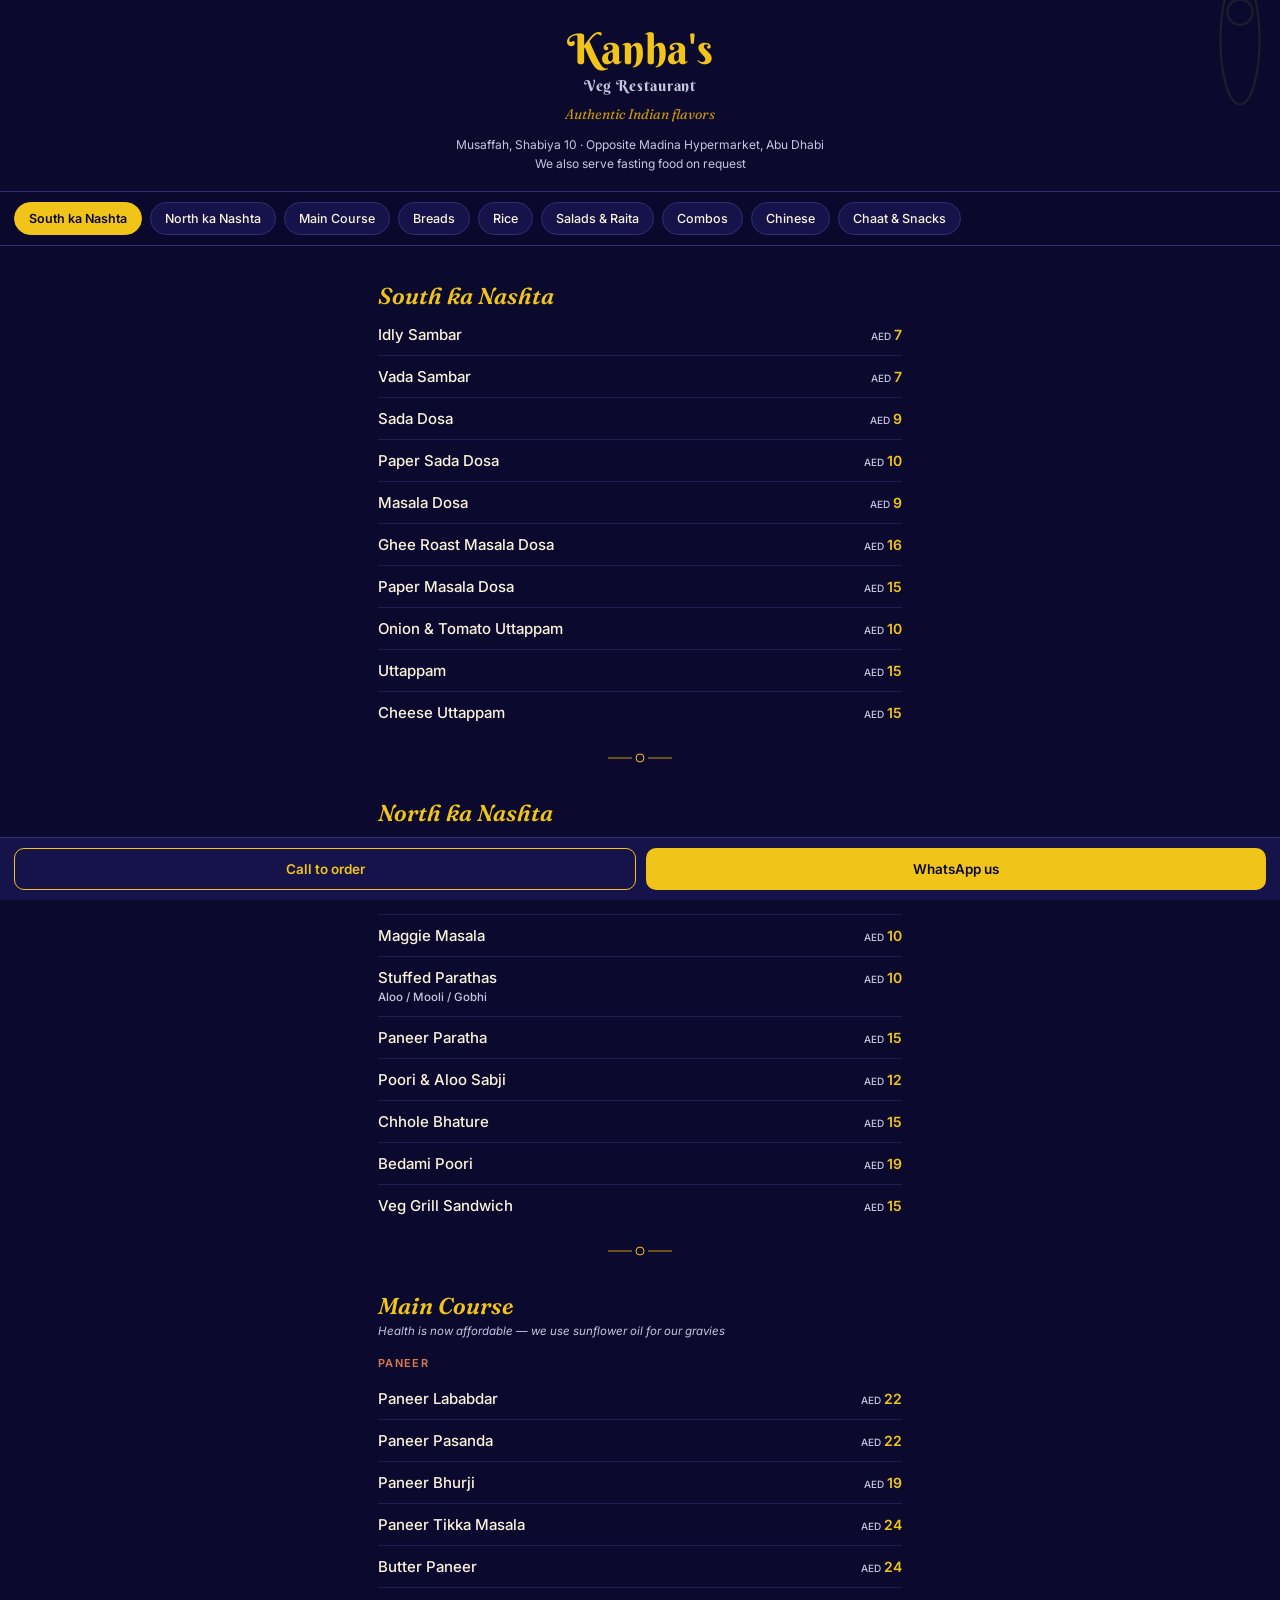
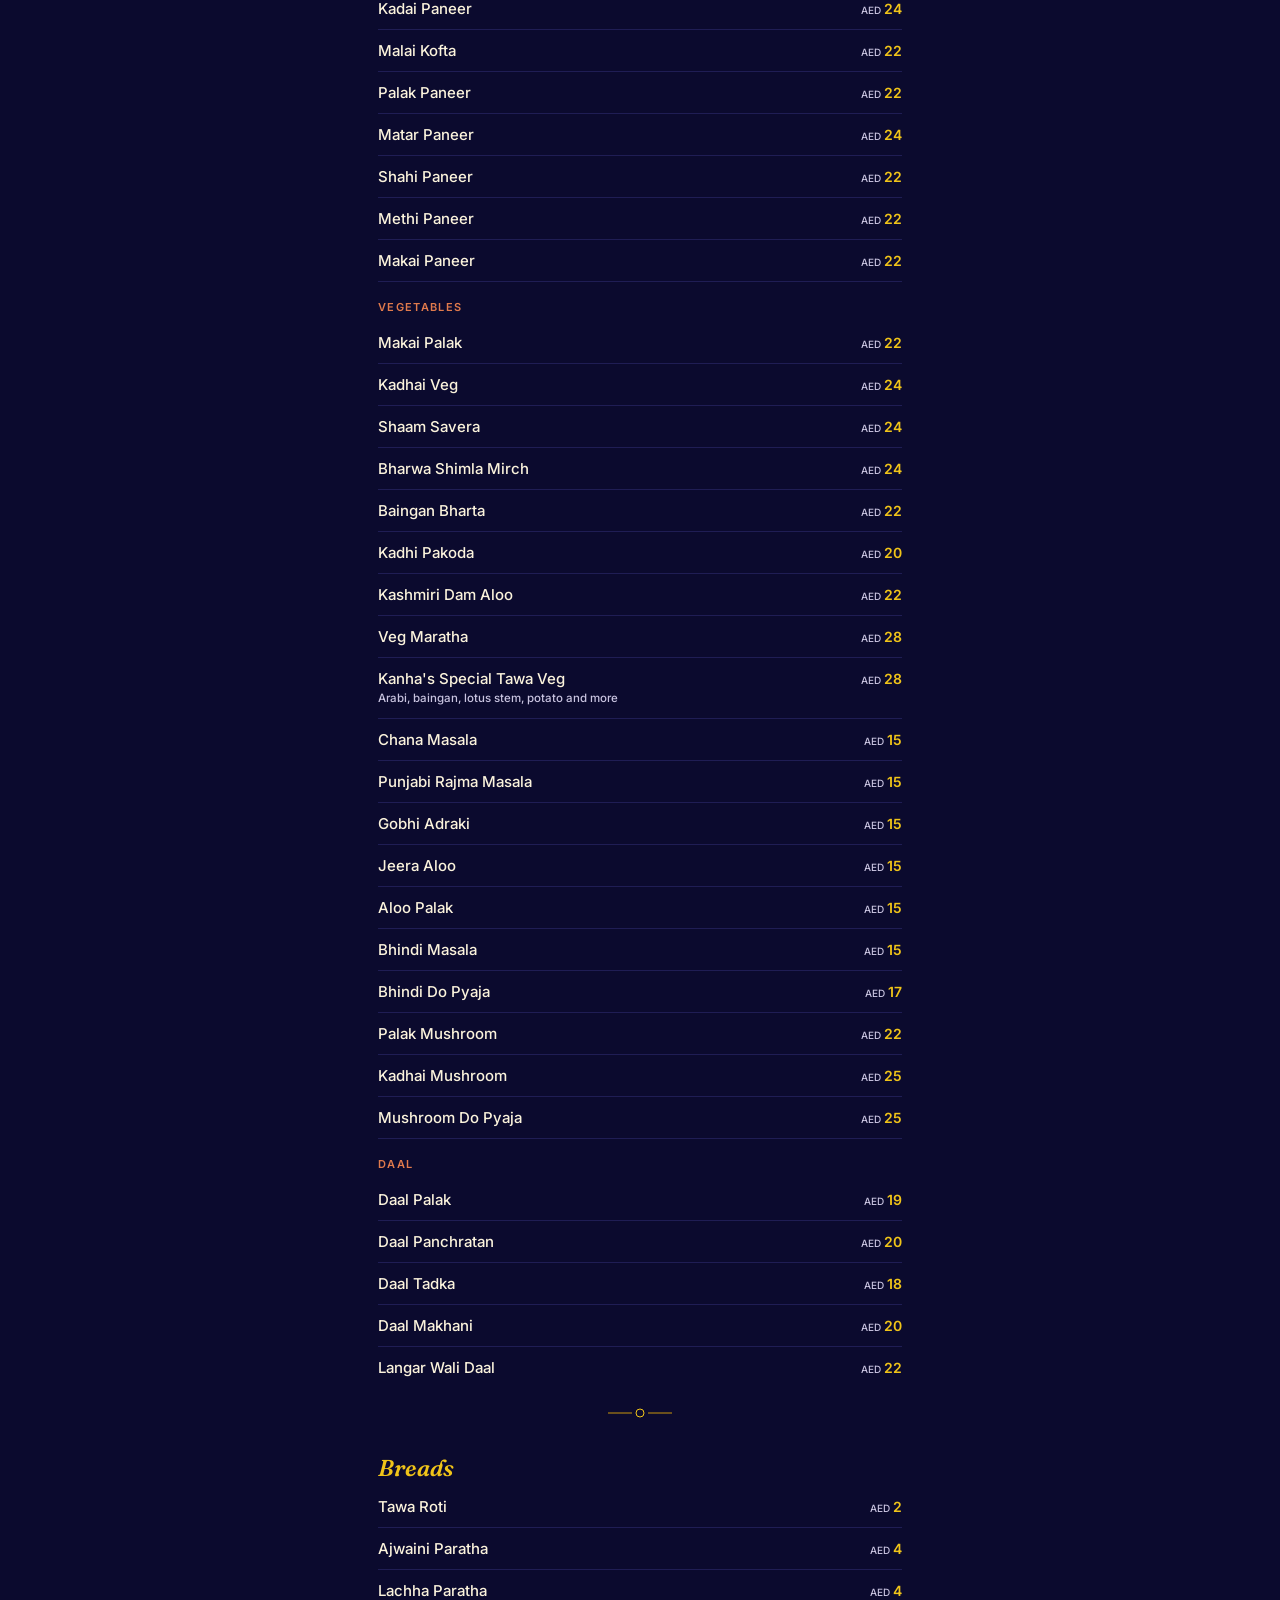
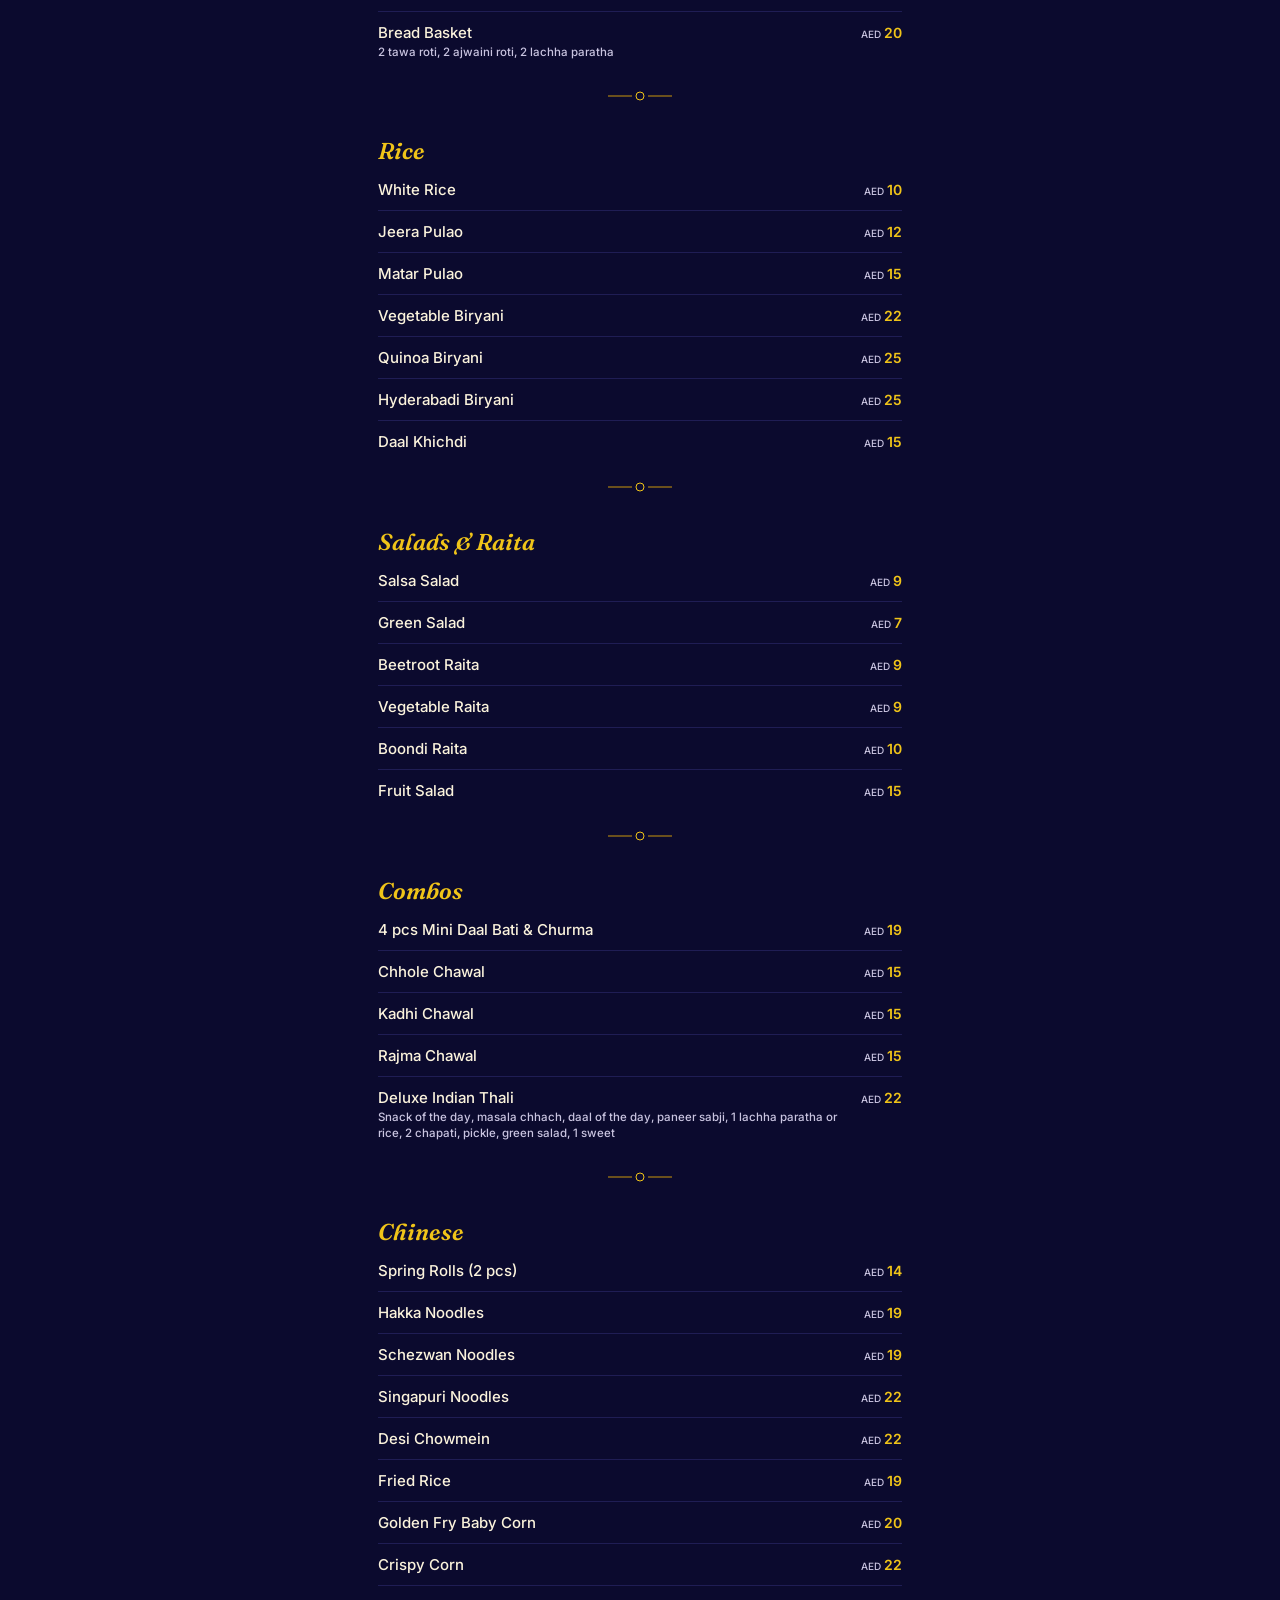
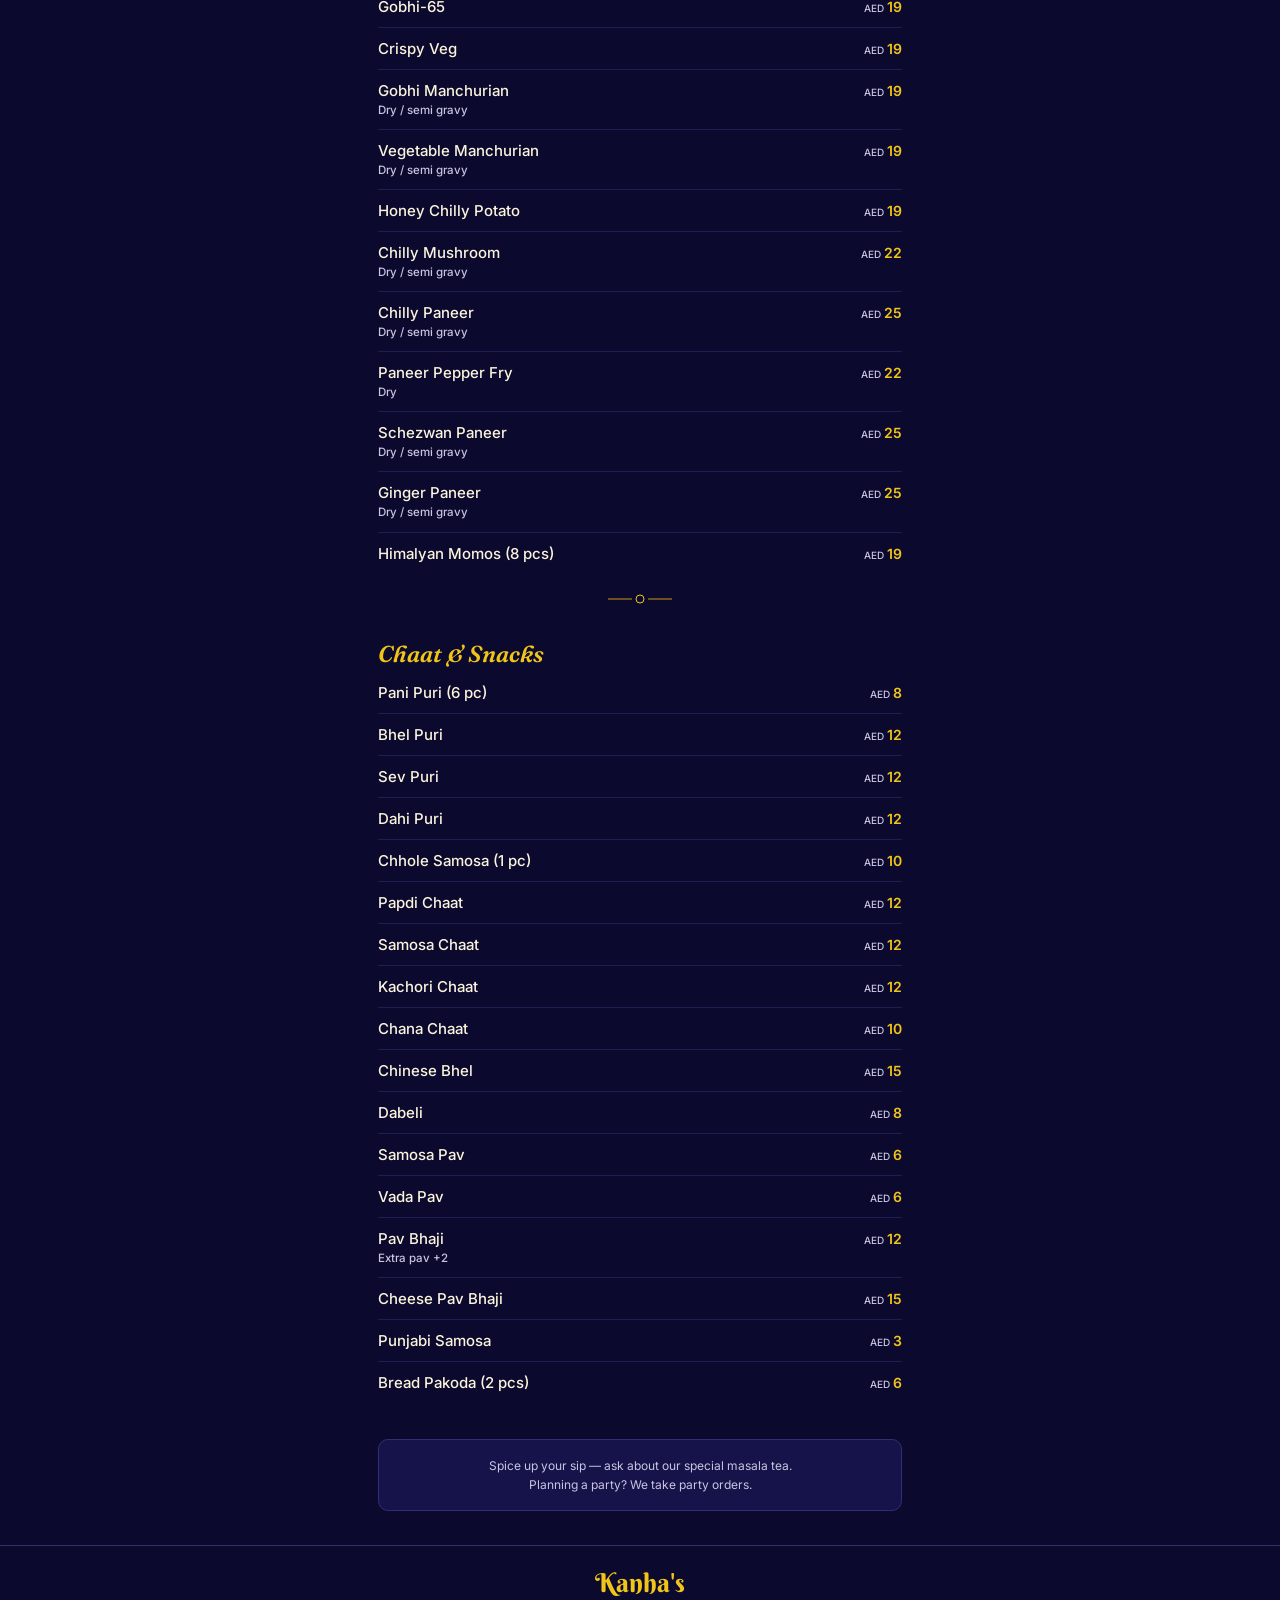
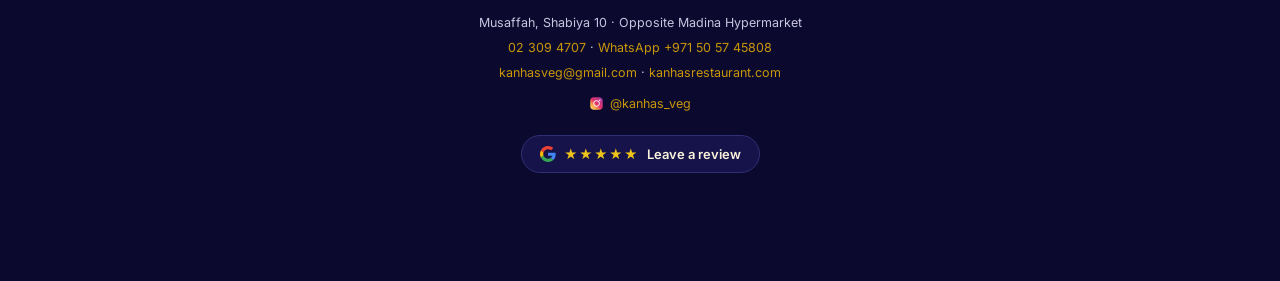
==== index.html @ 9d96a2ee "Rename Index.html to index.html" ====
<!DOCTYPE html>
<html lang="en">
<head>
<meta charset="UTF-8">
<meta name="viewport" content="width=device-width, initial-scale=1.0, maximum-scale=1.0">
<title>Kanha's Veg Restaurant — Menu</title>
<link rel="preconnect" href="https://fonts.googleapis.com">
<link rel="preconnect" href="https://fonts.gstatic.com" crossorigin>
<link href="https://fonts.googleapis.com/css2?family=Berkshire+Swash&family=Fraunces:ital,wght@0,500;0,600;1,500;1,600&family=Inter:wght@400;500;600;700&display=swap" rel="stylesheet">
<style>
  :root{
    --navy:#0B0A2E;
    --navy-mid:#15134A;
    --navy-line:#312F73;
    --gold:#F0C419;
    --gold-deep:#C9960A;
    --cream:#FBF3DC;
    --cream-dim:#C9C4E0;
    --coral:#E07A4C;
  }
  *{box-sizing:border-box; margin:0; padding:0;}
  html{scroll-behavior:smooth;}
  body{
    background:var(--navy);
    color:var(--cream);
    font-family:'Inter', sans-serif;
    padding-bottom:76px;
    -webkit-font-smoothing:antialiased;
  }
  a{color:inherit; text-decoration:none;}

  /* ---------- Header ---------- */
  header{
    padding:28px 20px 18px;
    text-align:center;
    border-bottom:1px solid var(--navy-line);
    position:relative;
    overflow:hidden;
  }
  .feather{
    position:absolute; top:-30px; right:-30px; width:140px; height:140px;
    opacity:0.10; pointer-events:none;
  }
  .brand-name{
    font-family:'Berkshire Swash', cursive;
    font-weight:400;
    font-size:42px;
    color:var(--gold);
    line-height:1;
  }
  .brand-sub{
    font-family:'Berkshire Swash', cursive;
    font-size:15px;
    letter-spacing:0.06em;
    text-transform:none;
    color:var(--cream-dim);
    margin-top:6px;
  }
  .brand-tagline{
    font-family:'Fraunces', serif;
    font-style:italic;
    font-size:14px;
    color:var(--gold-deep);
    margin-top:10px;
  }
  .brand-address{
    font-size:12px;
    color:var(--cream-dim);
    margin-top:12px;
    line-height:1.6;
  }

  /* ---------- Divider ---------- */
  .divider{
    display:flex; align-items:center; justify-content:center;
    padding:18px 0 6px;
  }
  .divider svg{ width:64px; height:14px; }

  /* ---------- Sticky category nav ---------- */
  nav.catnav{
    position:sticky; top:0; z-index:20;
    background:rgba(11,10,46,0.96);
    backdrop-filter:blur(6px);
    border-bottom:1px solid var(--navy-line);
    padding:10px 0;
  }
  .catnav-scroll{
    display:flex; gap:8px;
    overflow-x:auto;
    padding:0 14px;
    scrollbar-width:none;
  }
  .catnav-scroll::-webkit-scrollbar{display:none;}
  .cat-pill{
    flex:0 0 auto;
    font-size:12.5px;
    font-weight:500;
    color:var(--cream);
    background:var(--navy-mid);
    border:1px solid var(--navy-line);
    padding:8px 14px;
    border-radius:20px;
    white-space:nowrap;
  }
  .cat-pill.active{
    background:var(--gold);
    color:var(--navy);
    border-color:var(--gold);
    font-weight:600;
  }

  /* ---------- Section ---------- */
  main{ padding:8px 18px 10px; max-width:560px; margin:0 auto; }
  section.category{
    padding-top:28px;
    scroll-margin-top:64px;
  }
  .cat-header{
    display:flex; align-items:baseline; gap:10px;
    margin-bottom:4px;
  }
  .cat-title{
    font-family:'Fraunces', serif;
    font-style:italic;
    font-weight:600;
    font-size:23px;
    color:var(--gold);
  }
  .cat-note{
    font-size:11.5px;
    color:var(--cream-dim);
    margin-bottom:14px;
    font-style:italic;
  }
  .subgroup-title{
    font-size:11px;
    letter-spacing:0.12em;
    text-transform:uppercase;
    color:var(--coral);
    font-weight:600;
    margin:18px 0 8px;
  }

  .item-row{
    display:flex;
    justify-content:space-between;
    align-items:flex-start;
    gap:12px;
    padding:11px 0;
    border-bottom:1px solid rgba(49,47,115,0.55);
  }
  .item-row:last-child{ border-bottom:none; }
  .item-name{
    font-size:15px;
    font-weight:500;
    color:var(--cream);
  }
  .item-desc{
    font-size:11.5px;
    color:var(--cream-dim);
    margin-top:2px;
    line-height:1.4;
  }
  .item-price{
    font-size:14px;
    font-weight:600;
    color:var(--gold);
    white-space:nowrap;
    padding-top:1px;
  }
  .item-price::before{
    content:"AED ";
    font-size:10px;
    font-weight:500;
    color:var(--cream-dim);
  }

  /* ---------- Footer note ---------- */
  .footnote{
    margin-top:36px;
    padding:16px 14px;
    background:var(--navy-mid);
    border:1px solid var(--navy-line);
    border-radius:10px;
    font-size:12px;
    color:var(--cream-dim);
    text-align:center;
    line-height:1.6;
  }
  footer{
    margin-top:24px;
    padding:24px 20px 32px;
    text-align:center;
    border-top:1px solid var(--navy-line);
  }
  footer .brand-name{ font-size:26px; }
  .footer-links{
    margin-top:14px;
    font-size:12.5px;
    color:var(--cream-dim);
    line-height:2;
  }
  .footer-links a{ color:var(--gold-deep); }

  .insta-link{
    display:inline-flex;
    align-items:center;
    gap:6px;
    margin-top:6px;
  }
  .insta-icon{ width:15px; height:15px; flex:0 0 auto; }

  .review-badge{
    display:inline-flex;
    align-items:center;
    gap:8px;
    margin-top:16px;
    padding:10px 18px;
    background:var(--navy-mid);
    border:1px solid var(--navy-line);
    border-radius:24px;
    font-size:13px;
    font-weight:600;
    color:var(--cream);
    transition:border-color 0.2s;
  }
  .review-badge:active{ border-color:var(--gold); }
  .google-g{ width:16px; height:16px; flex:0 0 auto; }
  .review-stars{
    color:var(--gold);
    font-size:13px;
    letter-spacing:1px;
  }
  .review-text{ color:var(--cream); }

  /* ---------- Sticky bottom action bar ---------- */
  .action-bar{
    position:fixed; bottom:0; left:0; right:0; z-index:30;
    display:flex;
    background:var(--navy-mid);
    border-top:1px solid var(--navy-line);
    padding:10px 14px;
    gap:10px;
  }
  .action-btn{
    flex:1;
    display:flex; align-items:center; justify-content:center; gap:8px;
    padding:12px 0;
    border-radius:10px;
    font-size:13.5px;
    font-weight:600;
  }
  .action-btn.call{
    background:transparent;
    border:1px solid var(--gold);
    color:var(--gold);
  }
  .action-btn.whatsapp{
    background:var(--gold);
    color:var(--navy);
  }
</style>
</head>
<body>

<header>
  <svg class="feather" viewBox="0 0 100 100" fill="none" xmlns="http://www.w3.org/2000/svg">
    <ellipse cx="50" cy="50" rx="14" ry="46" stroke="#F0C419" stroke-width="1.5"/>
    <circle cx="50" cy="30" r="9" stroke="#F0C419" stroke-width="1.5"/>
  </svg>
  <div class="brand-name">Kanha's</div>
  <div class="brand-sub">Veg Restaurant</div>
  <div class="brand-tagline">Authentic Indian flavors</div>
  <div class="brand-address">
    Musaffah, Shabiya 10 &middot; Opposite Madina Hypermarket, Abu Dhabi<br>
    We also serve fasting food on request
  </div>
</header>

<nav class="catnav">
  <div class="catnav-scroll" id="catnavScroll">
    <a href="#south-nashta" class="cat-pill">South ka Nashta</a>
    <a href="#north-nashta" class="cat-pill">North ka Nashta</a>
    <a href="#main-course" class="cat-pill">Main Course</a>
    <a href="#breads" class="cat-pill">Breads</a>
    <a href="#rice" class="cat-pill">Rice</a>
    <a href="#salads" class="cat-pill">Salads &amp; Raita</a>
    <a href="#combos" class="cat-pill">Combos</a>
    <a href="#chinese" class="cat-pill">Chinese</a>
    <a href="#chaat" class="cat-pill">Chaat &amp; Snacks</a>
  </div>
</nav>

<main>

  <section class="category" id="south-nashta">
    <div class="cat-header"><span class="cat-title">South ka Nashta</span></div>
    <div class="item-row"><span class="item-name">Idly Sambar</span><span class="item-price">7</span></div>
    <div class="item-row"><span class="item-name">Vada Sambar</span><span class="item-price">7</span></div>
    <div class="item-row"><span class="item-name">Sada Dosa</span><span class="item-price">9</span></div>
    <div class="item-row"><span class="item-name">Paper Sada Dosa</span><span class="item-price">10</span></div>
    <div class="item-row"><span class="item-name">Masala Dosa</span><span class="item-price">9</span></div>
    <div class="item-row"><span class="item-name">Ghee Roast Masala Dosa</span><span class="item-price">16</span></div>
    <div class="item-row"><span class="item-name">Paper Masala Dosa</span><span class="item-price">15</span></div>
    <div class="item-row"><span class="item-name">Onion &amp; Tomato Uttappam</span><span class="item-price">10</span></div>
    <div class="item-row"><span class="item-name">Uttappam</span><span class="item-price">15</span></div>
    <div class="item-row"><span class="item-name">Cheese Uttappam</span><span class="item-price">15</span></div>
  </section>

  <div class="divider"><svg viewBox="0 0 64 14"><path d="M0 7 H24 M40 7 H64" stroke="#C9960A" stroke-width="1"/><circle cx="32" cy="7" r="4" fill="none" stroke="#F0C419" stroke-width="1"/></svg></div>

  <section class="category" id="north-nashta">
    <div class="cat-header"><span class="cat-title">North ka Nashta</span></div>
    <div class="item-row"><span class="item-name">Indori Poha</span><span class="item-price">12</span></div>
    <div class="item-row"><span class="item-name">Sevai Khichdi</span><span class="item-price">12</span></div>
    <div class="item-row"><span class="item-name">Maggie Masala</span><span class="item-price">10</span></div>
    <div class="item-row"><span class="item-name">Stuffed Parathas<div class="item-desc">Aloo / Mooli / Gobhi</div></span><span class="item-price">10</span></div>
    <div class="item-row"><span class="item-name">Paneer Paratha</span><span class="item-price">15</span></div>
    <div class="item-row"><span class="item-name">Poori &amp; Aloo Sabji</span><span class="item-price">12</span></div>
    <div class="item-row"><span class="item-name">Chhole Bhature</span><span class="item-price">15</span></div>
    <div class="item-row"><span class="item-name">Bedami Poori</span><span class="item-price">19</span></div>
    <div class="item-row"><span class="item-name">Veg Grill Sandwich</span><span class="item-price">15</span></div>
  </section>

  <div class="divider"><svg viewBox="0 0 64 14"><path d="M0 7 H24 M40 7 H64" stroke="#C9960A" stroke-width="1"/><circle cx="32" cy="7" r="4" fill="none" stroke="#F0C419" stroke-width="1"/></svg></div>

  <section class="category" id="main-course">
    <div class="cat-header"><span class="cat-title">Main Course</span></div>
    <div class="cat-note">Health is now affordable — we use sunflower oil for our gravies</div>

    <div class="subgroup-title">Paneer</div>
    <div class="item-row"><span class="item-name">Paneer Lababdar</span><span class="item-price">22</span></div>
    <div class="item-row"><span class="item-name">Paneer Pasanda</span><span class="item-price">22</span></div>
    <div class="item-row"><span class="item-name">Paneer Bhurji</span><span class="item-price">19</span></div>
    <div class="item-row"><span class="item-name">Paneer Tikka Masala</span><span class="item-price">24</span></div>
    <div class="item-row"><span class="item-name">Butter Paneer</span><span class="item-price">24</span></div>
    <div class="item-row"><span class="item-name">Kadai Paneer</span><span class="item-price">24</span></div>
    <div class="item-row"><span class="item-name">Malai Kofta</span><span class="item-price">22</span></div>
    <div class="item-row"><span class="item-name">Palak Paneer</span><span class="item-price">22</span></div>
    <div class="item-row"><span class="item-name">Matar Paneer</span><span class="item-price">24</span></div>
    <div class="item-row"><span class="item-name">Shahi Paneer</span><span class="item-price">22</span></div>
    <div class="item-row"><span class="item-name">Methi Paneer</span><span class="item-price">22</span></div>
    <div class="item-row"><span class="item-name">Makai Paneer</span><span class="item-price">22</span></div>

    <div class="subgroup-title">Vegetables</div>
    <div class="item-row"><span class="item-name">Makai Palak</span><span class="item-price">22</span></div>
    <div class="item-row"><span class="item-name">Kadhai Veg</span><span class="item-price">24</span></div>
    <div class="item-row"><span class="item-name">Shaam Savera</span><span class="item-price">24</span></div>
    <div class="item-row"><span class="item-name">Bharwa Shimla Mirch</span><span class="item-price">24</span></div>
    <div class="item-row"><span class="item-name">Baingan Bharta</span><span class="item-price">22</span></div>
    <div class="item-row"><span class="item-name">Kadhi Pakoda</span><span class="item-price">20</span></div>
    <div class="item-row"><span class="item-name">Kashmiri Dam Aloo</span><span class="item-price">22</span></div>
    <div class="item-row"><span class="item-name">Veg Maratha</span><span class="item-price">28</span></div>
    <div class="item-row"><span class="item-name">Kanha's Special Tawa Veg<div class="item-desc">Arabi, baingan, lotus stem, potato and more</div></span><span class="item-price">28</span></div>
    <div class="item-row"><span class="item-name">Chana Masala</span><span class="item-price">15</span></div>
    <div class="item-row"><span class="item-name">Punjabi Rajma Masala</span><span class="item-price">15</span></div>
    <div class="item-row"><span class="item-name">Gobhi Adraki</span><span class="item-price">15</span></div>
    <div class="item-row"><span class="item-name">Jeera Aloo</span><span class="item-price">15</span></div>
    <div class="item-row"><span class="item-name">Aloo Palak</span><span class="item-price">15</span></div>
    <div class="item-row"><span class="item-name">Bhindi Masala</span><span class="item-price">15</span></div>
    <div class="item-row"><span class="item-name">Bhindi Do Pyaja</span><span class="item-price">17</span></div>
    <div class="item-row"><span class="item-name">Palak Mushroom</span><span class="item-price">22</span></div>
    <div class="item-row"><span class="item-name">Kadhai Mushroom</span><span class="item-price">25</span></div>
    <div class="item-row"><span class="item-name">Mushroom Do Pyaja</span><span class="item-price">25</span></div>

    <div class="subgroup-title">Daal</div>
    <div class="item-row"><span class="item-name">Daal Palak</span><span class="item-price">19</span></div>
    <div class="item-row"><span class="item-name">Daal Panchratan</span><span class="item-price">20</span></div>
    <div class="item-row"><span class="item-name">Daal Tadka</span><span class="item-price">18</span></div>
    <div class="item-row"><span class="item-name">Daal Makhani</span><span class="item-price">20</span></div>
    <div class="item-row"><span class="item-name">Langar Wali Daal</span><span class="item-price">22</span></div>
  </section>

  <div class="divider"><svg viewBox="0 0 64 14"><path d="M0 7 H24 M40 7 H64" stroke="#C9960A" stroke-width="1"/><circle cx="32" cy="7" r="4" fill="none" stroke="#F0C419" stroke-width="1"/></svg></div>

  <section class="category" id="breads">
    <div class="cat-header"><span class="cat-title">Breads</span></div>
    <div class="item-row"><span class="item-name">Tawa Roti</span><span class="item-price">2</span></div>
    <div class="item-row"><span class="item-name">Ajwaini Paratha</span><span class="item-price">4</span></div>
    <div class="item-row"><span class="item-name">Lachha Paratha</span><span class="item-price">4</span></div>
    <div class="item-row"><span class="item-name">Bread Basket<div class="item-desc">2 tawa roti, 2 ajwaini roti, 2 lachha paratha</div></span><span class="item-price">20</span></div>
  </section>

  <div class="divider"><svg viewBox="0 0 64 14"><path d="M0 7 H24 M40 7 H64" stroke="#C9960A" stroke-width="1"/><circle cx="32" cy="7" r="4" fill="none" stroke="#F0C419" stroke-width="1"/></svg></div>

  <section class="category" id="rice">
    <div class="cat-header"><span class="cat-title">Rice</span></div>
    <div class="item-row"><span class="item-name">White Rice</span><span class="item-price">10</span></div>
    <div class="item-row"><span class="item-name">Jeera Pulao</span><span class="item-price">12</span></div>
    <div class="item-row"><span class="item-name">Matar Pulao</span><span class="item-price">15</span></div>
    <div class="item-row"><span class="item-name">Vegetable Biryani</span><span class="item-price">22</span></div>
    <div class="item-row"><span class="item-name">Quinoa Biryani</span><span class="item-price">25</span></div>
    <div class="item-row"><span class="item-name">Hyderabadi Biryani</span><span class="item-price">25</span></div>
    <div class="item-row"><span class="item-name">Daal Khichdi</span><span class="item-price">15</span></div>
  </section>

  <div class="divider"><svg viewBox="0 0 64 14"><path d="M0 7 H24 M40 7 H64" stroke="#C9960A" stroke-width="1"/><circle cx="32" cy="7" r="4" fill="none" stroke="#F0C419" stroke-width="1"/></svg></div>

  <section class="category" id="salads">
    <div class="cat-header"><span class="cat-title">Salads &amp; Raita</span></div>
    <div class="item-row"><span class="item-name">Salsa Salad</span><span class="item-price">9</span></div>
    <div class="item-row"><span class="item-name">Green Salad</span><span class="item-price">7</span></div>
    <div class="item-row"><span class="item-name">Beetroot Raita</span><span class="item-price">9</span></div>
    <div class="item-row"><span class="item-name">Vegetable Raita</span><span class="item-price">9</span></div>
    <div class="item-row"><span class="item-name">Boondi Raita</span><span class="item-price">10</span></div>
    <div class="item-row"><span class="item-name">Fruit Salad</span><span class="item-price">15</span></div>
  </section>

  <div class="divider"><svg viewBox="0 0 64 14"><path d="M0 7 H24 M40 7 H64" stroke="#C9960A" stroke-width="1"/><circle cx="32" cy="7" r="4" fill="none" stroke="#F0C419" stroke-width="1"/></svg></div>

  <section class="category" id="combos">
    <div class="cat-header"><span class="cat-title">Combos</span></div>
    <div class="item-row"><span class="item-name">4 pcs Mini Daal Bati &amp; Churma</span><span class="item-price">19</span></div>
    <div class="item-row"><span class="item-name">Chhole Chawal</span><span class="item-price">15</span></div>
    <div class="item-row"><span class="item-name">Kadhi Chawal</span><span class="item-price">15</span></div>
    <div class="item-row"><span class="item-name">Rajma Chawal</span><span class="item-price">15</span></div>
    <div class="item-row"><span class="item-name">Deluxe Indian Thali<div class="item-desc">Snack of the day, masala chhach, daal of the day, paneer sabji, 1 lachha paratha or rice, 2 chapati, pickle, green salad, 1 sweet</div></span><span class="item-price">22</span></div>
  </section>

  <div class="divider"><svg viewBox="0 0 64 14"><path d="M0 7 H24 M40 7 H64" stroke="#C9960A" stroke-width="1"/><circle cx="32" cy="7" r="4" fill="none" stroke="#F0C419" stroke-width="1"/></svg></div>

  <section class="category" id="chinese">
    <div class="cat-header"><span class="cat-title">Chinese</span></div>
    <div class="item-row"><span class="item-name">Spring Rolls (2 pcs)</span><span class="item-price">14</span></div>
    <div class="item-row"><span class="item-name">Hakka Noodles</span><span class="item-price">19</span></div>
    <div class="item-row"><span class="item-name">Schezwan Noodles</span><span class="item-price">19</span></div>
    <div class="item-row"><span class="item-name">Singapuri Noodles</span><span class="item-price">22</span></div>
    <div class="item-row"><span class="item-name">Desi Chowmein</span><span class="item-price">22</span></div>
    <div class="item-row"><span class="item-name">Fried Rice</span><span class="item-price">19</span></div>
    <div class="item-row"><span class="item-name">Golden Fry Baby Corn</span><span class="item-price">20</span></div>
    <div class="item-row"><span class="item-name">Crispy Corn</span><span class="item-price">22</span></div>
    <div class="item-row"><span class="item-name">Gobhi-65</span><span class="item-price">19</span></div>
    <div class="item-row"><span class="item-name">Crispy Veg</span><span class="item-price">19</span></div>
    <div class="item-row"><span class="item-name">Gobhi Manchurian<div class="item-desc">Dry / semi gravy</div></span><span class="item-price">19</span></div>
    <div class="item-row"><span class="item-name">Vegetable Manchurian<div class="item-desc">Dry / semi gravy</div></span><span class="item-price">19</span></div>
    <div class="item-row"><span class="item-name">Honey Chilly Potato</span><span class="item-price">19</span></div>
    <div class="item-row"><span class="item-name">Chilly Mushroom<div class="item-desc">Dry / semi gravy</div></span><span class="item-price">22</span></div>
    <div class="item-row"><span class="item-name">Chilly Paneer<div class="item-desc">Dry / semi gravy</div></span><span class="item-price">25</span></div>
    <div class="item-row"><span class="item-name">Paneer Pepper Fry<div class="item-desc">Dry</div></span><span class="item-price">22</span></div>
    <div class="item-row"><span class="item-name">Schezwan Paneer<div class="item-desc">Dry / semi gravy</div></span><span class="item-price">25</span></div>
    <div class="item-row"><span class="item-name">Ginger Paneer<div class="item-desc">Dry / semi gravy</div></span><span class="item-price">25</span></div>
    <div class="item-row"><span class="item-name">Himalyan Momos (8 pcs)</span><span class="item-price">19</span></div>
  </section>

  <div class="divider"><svg viewBox="0 0 64 14"><path d="M0 7 H24 M40 7 H64" stroke="#C9960A" stroke-width="1"/><circle cx="32" cy="7" r="4" fill="none" stroke="#F0C419" stroke-width="1"/></svg></div>

  <section class="category" id="chaat">
    <div class="cat-header"><span class="cat-title">Chaat &amp; Snacks</span></div>
    <div class="item-row"><span class="item-name">Pani Puri (6 pc)</span><span class="item-price">8</span></div>
    <div class="item-row"><span class="item-name">Bhel Puri</span><span class="item-price">12</span></div>
    <div class="item-row"><span class="item-name">Sev Puri</span><span class="item-price">12</span></div>
    <div class="item-row"><span class="item-name">Dahi Puri</span><span class="item-price">12</span></div>
    <div class="item-row"><span class="item-name">Chhole Samosa (1 pc)</span><span class="item-price">10</span></div>
    <div class="item-row"><span class="item-name">Papdi Chaat</span><span class="item-price">12</span></div>
    <div class="item-row"><span class="item-name">Samosa Chaat</span><span class="item-price">12</span></div>
    <div class="item-row"><span class="item-name">Kachori Chaat</span><span class="item-price">12</span></div>
    <div class="item-row"><span class="item-name">Chana Chaat</span><span class="item-price">10</span></div>
    <div class="item-row"><span class="item-name">Chinese Bhel</span><span class="item-price">15</span></div>
    <div class="item-row"><span class="item-name">Dabeli</span><span class="item-price">8</span></div>
    <div class="item-row"><span class="item-name">Samosa Pav</span><span class="item-price">6</span></div>
    <div class="item-row"><span class="item-name">Vada Pav</span><span class="item-price">6</span></div>
    <div class="item-row"><span class="item-name">Pav Bhaji<div class="item-desc">Extra pav +2</div></span><span class="item-price">12</span></div>
    <div class="item-row"><span class="item-name">Cheese Pav Bhaji</span><span class="item-price">15</span></div>
    <div class="item-row"><span class="item-name">Punjabi Samosa</span><span class="item-price">3</span></div>
    <div class="item-row"><span class="item-name">Bread Pakoda (2 pcs)</span><span class="item-price">6</span></div>
  </section>

  <div class="footnote">
    Spice up your sip — ask about our special masala tea.<br>
    Planning a party? We take party orders.
  </div>

</main>

<footer>
  <div class="brand-name">Kanha's</div>
  <div class="footer-links">
    Musaffah, Shabiya 10 &middot; Opposite Madina Hypermarket<br>
    <a href="tel:+97123094707">02 309 4707</a> &middot; <a href="https://wa.me/971505745808">WhatsApp +971 50 57 45808</a><br>
    <a href="mailto:kanhasveg@gmail.com">kanhasveg@gmail.com</a> &middot; <a href="https://www.kanhasrestaurant.com">kanhasrestaurant.com</a><br>
    <a class="insta-link" href="https://instagram.com/kanhas_veg">
      <svg class="insta-icon" viewBox="0 0 24 24" xmlns="http://www.w3.org/2000/svg">
        <defs>
          <linearGradient id="instaGrad" x1="0%" y1="100%" x2="100%" y2="0%">
            <stop offset="0%" stop-color="#FFDC80"/>
            <stop offset="25%" stop-color="#FCAF45"/>
            <stop offset="50%" stop-color="#E1306C"/>
            <stop offset="75%" stop-color="#C13584"/>
            <stop offset="100%" stop-color="#833AB4"/>
          </linearGradient>
        </defs>
        <rect x="2" y="2" width="20" height="20" rx="6" fill="url(#instaGrad)"/>
        <circle cx="12" cy="12" r="4.6" fill="none" stroke="#fff" stroke-width="1.6"/>
        <circle cx="17.2" cy="6.8" r="1.15" fill="#fff"/>
      </svg>
      <span>@kanhas_veg</span>
    </a>
  </div>

  <a class="review-badge" href="https://g.page/r/CWvYuld3-ofTEAI/review" target="_blank" rel="noopener">
    <svg class="google-g" viewBox="0 0 48 48" xmlns="http://www.w3.org/2000/svg">
      <path fill="#EA4335" d="M24 9.5c3.54 0 6.71 1.22 9.21 3.6l6.85-6.85C35.9 2.38 30.47 0 24 0 14.62 0 6.51 5.38 2.56 13.22l7.98 6.19C12.43 13.72 17.74 9.5 24 9.5z"/>
      <path fill="#4285F4" d="M46.98 24.55c0-1.57-.15-3.09-.38-4.55H24v9.02h12.94c-.58 2.9-2.26 5.36-4.78 7.18l7.73 6c4.51-4.18 7.09-10.36 7.09-17.65z"/>
      <path fill="#FBBC05" d="M10.53 28.59c-.48-1.45-.76-2.99-.76-4.59s.27-3.14.76-4.59l-7.98-6.19C.92 16.46 0 20.12 0 24c0 3.88.92 7.54 2.56 10.78l7.97-6.19z"/>
      <path fill="#34A853" d="M24 48c6.48 0 11.93-2.13 15.89-5.81l-7.73-6c-2.15 1.45-4.92 2.3-8.16 2.3-6.26 0-11.57-4.22-13.47-9.91l-7.98 6.19C6.51 42.62 14.62 48 24 48z"/>
    </svg>
    <span class="review-stars">&#9733;&#9733;&#9733;&#9733;&#9733;</span>
    <span class="review-text">Leave a review</span>
  </a>
</footer>

<div class="action-bar">
  <a class="action-btn call" href="tel:+97123094707">Call to order</a>
  <a class="action-btn whatsapp" href="https://wa.me/971505745808">WhatsApp us</a>
</div>

<script>
  const pills = document.querySelectorAll('.cat-pill');
  const sections = document.querySelectorAll('section.category');
  const observer = new IntersectionObserver((entries) => {
    entries.forEach(entry => {
      if (entry.isIntersecting) {
        const id = entry.target.id;
        pills.forEach(p => p.classList.remove('active'));
        const match = document.querySelector('.cat-pill[href="#' + id + '"]');
        if (match) {
          match.classList.add('active');
          match.scrollIntoView({ behavior: 'smooth', inline: 'center', block: 'nearest' });
        }
      }
    });
  }, { rootMargin: '-64px 0px -70% 0px' });
  sections.forEach(s => observer.observe(s));
</script>

</body>
</html>
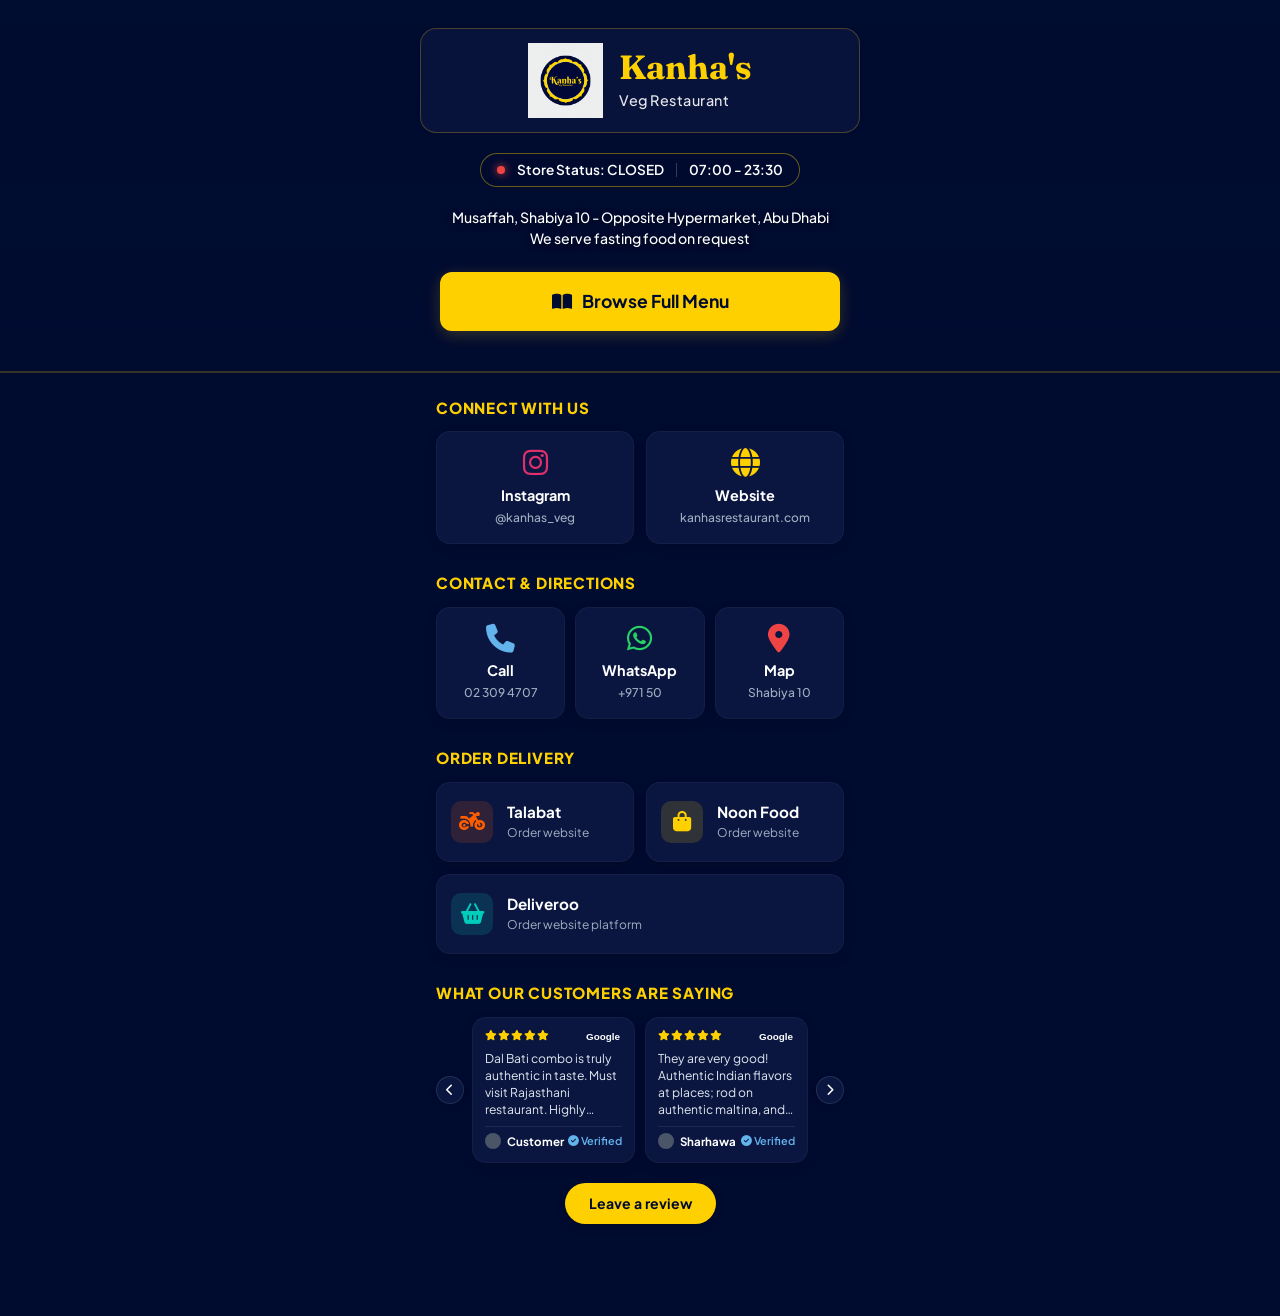
==== commit dd2f540f: "Rename Index.html to index.html" ====
--- a/index.html
+++ b/index.html
@@ -1,538 +1,627 @@
-<!DOCTYPE html>
-<html lang="en">
-<head>
-<meta charset="UTF-8">
-<meta name="viewport" content="width=device-width, initial-scale=1.0, maximum-scale=1.0">
-<title>Kanha's Veg Restaurant — Menu</title>
-<link rel="preconnect" href="https://fonts.googleapis.com">
-<link rel="preconnect" href="https://fonts.gstatic.com" crossorigin>
-<link href="https://fonts.googleapis.com/css2?family=Berkshire+Swash&family=Fraunces:ital,wght@0,500;0,600;1,500;1,600&family=Inter:wght@400;500;600;700&display=swap" rel="stylesheet">
-<style>
-  :root{
-    --navy:#0B0A2E;
-    --navy-mid:#15134A;
-    --navy-line:#312F73;
-    --gold:#F0C419;
-    --gold-deep:#C9960A;
-    --cream:#FBF3DC;
-    --cream-dim:#C9C4E0;
-    --coral:#E07A4C;
-  }
-  *{box-sizing:border-box; margin:0; padding:0;}
-  html{scroll-behavior:smooth;}
-  body{
-    background:var(--navy);
-    color:var(--cream);
-    font-family:'Inter', sans-serif;
-    padding-bottom:76px;
-    -webkit-font-smoothing:antialiased;
-  }
-  a{color:inherit; text-decoration:none;}
-
-  /* ---------- Header ---------- */
-  header{
-    padding:28px 20px 18px;
-    text-align:center;
-    border-bottom:1px solid var(--navy-line);
-    position:relative;
-    overflow:hidden;
-  }
-  .feather{
-    position:absolute; top:-30px; right:-30px; width:140px; height:140px;
-    opacity:0.10; pointer-events:none;
-  }
-  .brand-name{
-    font-family:'Berkshire Swash', cursive;
-    font-weight:400;
-    font-size:42px;
-    color:var(--gold);
-    line-height:1;
-  }
-  .brand-sub{
-    font-family:'Berkshire Swash', cursive;
-    font-size:15px;
-    letter-spacing:0.06em;
-    text-transform:none;
-    color:var(--cream-dim);
-    margin-top:6px;
-  }
-  .brand-tagline{
-    font-family:'Fraunces', serif;
-    font-style:italic;
-    font-size:14px;
-    color:var(--gold-deep);
-    margin-top:10px;
-  }
-  .brand-address{
-    font-size:12px;
-    color:var(--cream-dim);
-    margin-top:12px;
-    line-height:1.6;
-  }
-
-  /* ---------- Divider ---------- */
-  .divider{
-    display:flex; align-items:center; justify-content:center;
-    padding:18px 0 6px;
-  }
-  .divider svg{ width:64px; height:14px; }
-
-  /* ---------- Sticky category nav ---------- */
-  nav.catnav{
-    position:sticky; top:0; z-index:20;
-    background:rgba(11,10,46,0.96);
-    backdrop-filter:blur(6px);
-    border-bottom:1px solid var(--navy-line);
-    padding:10px 0;
-  }
-  .catnav-scroll{
-    display:flex; gap:8px;
-    overflow-x:auto;
-    padding:0 14px;
-    scrollbar-width:none;
-  }
-  .catnav-scroll::-webkit-scrollbar{display:none;}
-  .cat-pill{
-    flex:0 0 auto;
-    font-size:12.5px;
-    font-weight:500;
-    color:var(--cream);
-    background:var(--navy-mid);
-    border:1px solid var(--navy-line);
-    padding:8px 14px;
-    border-radius:20px;
-    white-space:nowrap;
-  }
-  .cat-pill.active{
-    background:var(--gold);
-    color:var(--navy);
-    border-color:var(--gold);
-    font-weight:600;
-  }
-
-  /* ---------- Section ---------- */
-  main{ padding:8px 18px 10px; max-width:560px; margin:0 auto; }
-  section.category{
-    padding-top:28px;
-    scroll-margin-top:64px;
-  }
-  .cat-header{
-    display:flex; align-items:baseline; gap:10px;
-    margin-bottom:4px;
-  }
-  .cat-title{
-    font-family:'Fraunces', serif;
-    font-style:italic;
-    font-weight:600;
-    font-size:23px;
-    color:var(--gold);
-  }
-  .cat-note{
-    font-size:11.5px;
-    color:var(--cream-dim);
-    margin-bottom:14px;
-    font-style:italic;
-  }
-  .subgroup-title{
-    font-size:11px;
-    letter-spacing:0.12em;
-    text-transform:uppercase;
-    color:var(--coral);
-    font-weight:600;
-    margin:18px 0 8px;
-  }
-
-  .item-row{
-    display:flex;
-    justify-content:space-between;
-    align-items:flex-start;
-    gap:12px;
-    padding:11px 0;
-    border-bottom:1px solid rgba(49,47,115,0.55);
-  }
-  .item-row:last-child{ border-bottom:none; }
-  .item-name{
-    font-size:15px;
-    font-weight:500;
-    color:var(--cream);
-  }
-  .item-desc{
-    font-size:11.5px;
-    color:var(--cream-dim);
-    margin-top:2px;
-    line-height:1.4;
-  }
-  .item-price{
-    font-size:14px;
-    font-weight:600;
-    color:var(--gold);
-    white-space:nowrap;
-    padding-top:1px;
-  }
-  .item-price::before{
-    content:"AED ";
-    font-size:10px;
-    font-weight:500;
-    color:var(--cream-dim);
-  }
-
-  /* ---------- Footer note ---------- */
-  .footnote{
-    margin-top:36px;
-    padding:16px 14px;
-    background:var(--navy-mid);
-    border:1px solid var(--navy-line);
-    border-radius:10px;
-    font-size:12px;
-    color:var(--cream-dim);
-    text-align:center;
-    line-height:1.6;
-  }
-  footer{
-    margin-top:24px;
-    padding:24px 20px 32px;
-    text-align:center;
-    border-top:1px solid var(--navy-line);
-  }
-  footer .brand-name{ font-size:26px; }
-  .footer-links{
-    margin-top:14px;
-    font-size:12.5px;
-    color:var(--cream-dim);
-    line-height:2;
-  }
-  .footer-links a{ color:var(--gold-deep); }
-
-  .insta-link{
-    display:inline-flex;
-    align-items:center;
-    gap:6px;
-    margin-top:6px;
-  }
-  .insta-icon{ width:15px; height:15px; flex:0 0 auto; }
-
-  .review-badge{
-    display:inline-flex;
-    align-items:center;
-    gap:8px;
-    margin-top:16px;
-    padding:10px 18px;
-    background:var(--navy-mid);
-    border:1px solid var(--navy-line);
-    border-radius:24px;
-    font-size:13px;
-    font-weight:600;
-    color:var(--cream);
-    transition:border-color 0.2s;
-  }
-  .review-badge:active{ border-color:var(--gold); }
-  .google-g{ width:16px; height:16px; flex:0 0 auto; }
-  .review-stars{
-    color:var(--gold);
-    font-size:13px;
-    letter-spacing:1px;
-  }
-  .review-text{ color:var(--cream); }
-
-  /* ---------- Sticky bottom action bar ---------- */
-  .action-bar{
-    position:fixed; bottom:0; left:0; right:0; z-index:30;
-    display:flex;
-    background:var(--navy-mid);
-    border-top:1px solid var(--navy-line);
-    padding:10px 14px;
-    gap:10px;
-  }
-  .action-btn{
-    flex:1;
-    display:flex; align-items:center; justify-content:center; gap:8px;
-    padding:12px 0;
-    border-radius:10px;
-    font-size:13.5px;
-    font-weight:600;
-  }
-  .action-btn.call{
-    background:transparent;
-    border:1px solid var(--gold);
-    color:var(--gold);
-  }
-  .action-btn.whatsapp{
-    background:var(--gold);
-    color:var(--navy);
-  }
-</style>
-</head>
-<body>
-
-<header>
-  <svg class="feather" viewBox="0 0 100 100" fill="none" xmlns="http://www.w3.org/2000/svg">
-    <ellipse cx="50" cy="50" rx="14" ry="46" stroke="#F0C419" stroke-width="1.5"/>
-    <circle cx="50" cy="30" r="9" stroke="#F0C419" stroke-width="1.5"/>
-  </svg>
-  <div class="brand-name">Kanha's</div>
-  <div class="brand-sub">Veg Restaurant</div>
-  <div class="brand-tagline">Authentic Indian flavors</div>
-  <div class="brand-address">
-    Musaffah, Shabiya 10 &middot; Opposite Madina Hypermarket, Abu Dhabi<br>
-    We also serve fasting food on request
-  </div>
-</header>
-
-<nav class="catnav">
-  <div class="catnav-scroll" id="catnavScroll">
-    <a href="#south-nashta" class="cat-pill">South ka Nashta</a>
-    <a href="#north-nashta" class="cat-pill">North ka Nashta</a>
-    <a href="#main-course" class="cat-pill">Main Course</a>
-    <a href="#breads" class="cat-pill">Breads</a>
-    <a href="#rice" class="cat-pill">Rice</a>
-    <a href="#salads" class="cat-pill">Salads &amp; Raita</a>
-    <a href="#combos" class="cat-pill">Combos</a>
-    <a href="#chinese" class="cat-pill">Chinese</a>
-    <a href="#chaat" class="cat-pill">Chaat &amp; Snacks</a>
-  </div>
-</nav>
-
-<main>
-
-  <section class="category" id="south-nashta">
-    <div class="cat-header"><span class="cat-title">South ka Nashta</span></div>
-    <div class="item-row"><span class="item-name">Idly Sambar</span><span class="item-price">7</span></div>
-    <div class="item-row"><span class="item-name">Vada Sambar</span><span class="item-price">7</span></div>
-    <div class="item-row"><span class="item-name">Sada Dosa</span><span class="item-price">9</span></div>
-    <div class="item-row"><span class="item-name">Paper Sada Dosa</span><span class="item-price">10</span></div>
-    <div class="item-row"><span class="item-name">Masala Dosa</span><span class="item-price">9</span></div>
-    <div class="item-row"><span class="item-name">Ghee Roast Masala Dosa</span><span class="item-price">16</span></div>
-    <div class="item-row"><span class="item-name">Paper Masala Dosa</span><span class="item-price">15</span></div>
-    <div class="item-row"><span class="item-name">Onion &amp; Tomato Uttappam</span><span class="item-price">10</span></div>
-    <div class="item-row"><span class="item-name">Uttappam</span><span class="item-price">15</span></div>
-    <div class="item-row"><span class="item-name">Cheese Uttappam</span><span class="item-price">15</span></div>
-  </section>
-
-  <div class="divider"><svg viewBox="0 0 64 14"><path d="M0 7 H24 M40 7 H64" stroke="#C9960A" stroke-width="1"/><circle cx="32" cy="7" r="4" fill="none" stroke="#F0C419" stroke-width="1"/></svg></div>
-
-  <section class="category" id="north-nashta">
-    <div class="cat-header"><span class="cat-title">North ka Nashta</span></div>
-    <div class="item-row"><span class="item-name">Indori Poha</span><span class="item-price">12</span></div>
-    <div class="item-row"><span class="item-name">Sevai Khichdi</span><span class="item-price">12</span></div>
-    <div class="item-row"><span class="item-name">Maggie Masala</span><span class="item-price">10</span></div>
-    <div class="item-row"><span class="item-name">Stuffed Parathas<div class="item-desc">Aloo / Mooli / Gobhi</div></span><span class="item-price">10</span></div>
-    <div class="item-row"><span class="item-name">Paneer Paratha</span><span class="item-price">15</span></div>
-    <div class="item-row"><span class="item-name">Poori &amp; Aloo Sabji</span><span class="item-price">12</span></div>
-    <div class="item-row"><span class="item-name">Chhole Bhature</span><span class="item-price">15</span></div>
-    <div class="item-row"><span class="item-name">Bedami Poori</span><span class="item-price">19</span></div>
-    <div class="item-row"><span class="item-name">Veg Grill Sandwich</span><span class="item-price">15</span></div>
-  </section>
-
-  <div class="divider"><svg viewBox="0 0 64 14"><path d="M0 7 H24 M40 7 H64" stroke="#C9960A" stroke-width="1"/><circle cx="32" cy="7" r="4" fill="none" stroke="#F0C419" stroke-width="1"/></svg></div>
-
-  <section class="category" id="main-course">
-    <div class="cat-header"><span class="cat-title">Main Course</span></div>
-    <div class="cat-note">Health is now affordable — we use sunflower oil for our gravies</div>
-
-    <div class="subgroup-title">Paneer</div>
-    <div class="item-row"><span class="item-name">Paneer Lababdar</span><span class="item-price">22</span></div>
-    <div class="item-row"><span class="item-name">Paneer Pasanda</span><span class="item-price">22</span></div>
-    <div class="item-row"><span class="item-name">Paneer Bhurji</span><span class="item-price">19</span></div>
-    <div class="item-row"><span class="item-name">Paneer Tikka Masala</span><span class="item-price">24</span></div>
-    <div class="item-row"><span class="item-name">Butter Paneer</span><span class="item-price">24</span></div>
-    <div class="item-row"><span class="item-name">Kadai Paneer</span><span class="item-price">24</span></div>
-    <div class="item-row"><span class="item-name">Malai Kofta</span><span class="item-price">22</span></div>
-    <div class="item-row"><span class="item-name">Palak Paneer</span><span class="item-price">22</span></div>
-    <div class="item-row"><span class="item-name">Matar Paneer</span><span class="item-price">24</span></div>
-    <div class="item-row"><span class="item-name">Shahi Paneer</span><span class="item-price">22</span></div>
-    <div class="item-row"><span class="item-name">Methi Paneer</span><span class="item-price">22</span></div>
-    <div class="item-row"><span class="item-name">Makai Paneer</span><span class="item-price">22</span></div>
-
-    <div class="subgroup-title">Vegetables</div>
-    <div class="item-row"><span class="item-name">Makai Palak</span><span class="item-price">22</span></div>
-    <div class="item-row"><span class="item-name">Kadhai Veg</span><span class="item-price">24</span></div>
-    <div class="item-row"><span class="item-name">Shaam Savera</span><span class="item-price">24</span></div>
-    <div class="item-row"><span class="item-name">Bharwa Shimla Mirch</span><span class="item-price">24</span></div>
-    <div class="item-row"><span class="item-name">Baingan Bharta</span><span class="item-price">22</span></div>
-    <div class="item-row"><span class="item-name">Kadhi Pakoda</span><span class="item-price">20</span></div>
-    <div class="item-row"><span class="item-name">Kashmiri Dam Aloo</span><span class="item-price">22</span></div>
-    <div class="item-row"><span class="item-name">Veg Maratha</span><span class="item-price">28</span></div>
-    <div class="item-row"><span class="item-name">Kanha's Special Tawa Veg<div class="item-desc">Arabi, baingan, lotus stem, potato and more</div></span><span class="item-price">28</span></div>
-    <div class="item-row"><span class="item-name">Chana Masala</span><span class="item-price">15</span></div>
-    <div class="item-row"><span class="item-name">Punjabi Rajma Masala</span><span class="item-price">15</span></div>
-    <div class="item-row"><span class="item-name">Gobhi Adraki</span><span class="item-price">15</span></div>
-    <div class="item-row"><span class="item-name">Jeera Aloo</span><span class="item-price">15</span></div>
-    <div class="item-row"><span class="item-name">Aloo Palak</span><span class="item-price">15</span></div>
-    <div class="item-row"><span class="item-name">Bhindi Masala</span><span class="item-price">15</span></div>
-    <div class="item-row"><span class="item-name">Bhindi Do Pyaja</span><span class="item-price">17</span></div>
-    <div class="item-row"><span class="item-name">Palak Mushroom</span><span class="item-price">22</span></div>
-    <div class="item-row"><span class="item-name">Kadhai Mushroom</span><span class="item-price">25</span></div>
-    <div class="item-row"><span class="item-name">Mushroom Do Pyaja</span><span class="item-price">25</span></div>
-
-    <div class="subgroup-title">Daal</div>
-    <div class="item-row"><span class="item-name">Daal Palak</span><span class="item-price">19</span></div>
-    <div class="item-row"><span class="item-name">Daal Panchratan</span><span class="item-price">20</span></div>
-    <div class="item-row"><span class="item-name">Daal Tadka</span><span class="item-price">18</span></div>
-    <div class="item-row"><span class="item-name">Daal Makhani</span><span class="item-price">20</span></div>
-    <div class="item-row"><span class="item-name">Langar Wali Daal</span><span class="item-price">22</span></div>
-  </section>
-
-  <div class="divider"><svg viewBox="0 0 64 14"><path d="M0 7 H24 M40 7 H64" stroke="#C9960A" stroke-width="1"/><circle cx="32" cy="7" r="4" fill="none" stroke="#F0C419" stroke-width="1"/></svg></div>
-
-  <section class="category" id="breads">
-    <div class="cat-header"><span class="cat-title">Breads</span></div>
-    <div class="item-row"><span class="item-name">Tawa Roti</span><span class="item-price">2</span></div>
-    <div class="item-row"><span class="item-name">Ajwaini Paratha</span><span class="item-price">4</span></div>
-    <div class="item-row"><span class="item-name">Lachha Paratha</span><span class="item-price">4</span></div>
-    <div class="item-row"><span class="item-name">Bread Basket<div class="item-desc">2 tawa roti, 2 ajwaini roti, 2 lachha paratha</div></span><span class="item-price">20</span></div>
-  </section>
-
-  <div class="divider"><svg viewBox="0 0 64 14"><path d="M0 7 H24 M40 7 H64" stroke="#C9960A" stroke-width="1"/><circle cx="32" cy="7" r="4" fill="none" stroke="#F0C419" stroke-width="1"/></svg></div>
-
-  <section class="category" id="rice">
-    <div class="cat-header"><span class="cat-title">Rice</span></div>
-    <div class="item-row"><span class="item-name">White Rice</span><span class="item-price">10</span></div>
-    <div class="item-row"><span class="item-name">Jeera Pulao</span><span class="item-price">12</span></div>
-    <div class="item-row"><span class="item-name">Matar Pulao</span><span class="item-price">15</span></div>
-    <div class="item-row"><span class="item-name">Vegetable Biryani</span><span class="item-price">22</span></div>
-    <div class="item-row"><span class="item-name">Quinoa Biryani</span><span class="item-price">25</span></div>
-    <div class="item-row"><span class="item-name">Hyderabadi Biryani</span><span class="item-price">25</span></div>
-    <div class="item-row"><span class="item-name">Daal Khichdi</span><span class="item-price">15</span></div>
-  </section>
-
-  <div class="divider"><svg viewBox="0 0 64 14"><path d="M0 7 H24 M40 7 H64" stroke="#C9960A" stroke-width="1"/><circle cx="32" cy="7" r="4" fill="none" stroke="#F0C419" stroke-width="1"/></svg></div>
-
-  <section class="category" id="salads">
-    <div class="cat-header"><span class="cat-title">Salads &amp; Raita</span></div>
-    <div class="item-row"><span class="item-name">Salsa Salad</span><span class="item-price">9</span></div>
-    <div class="item-row"><span class="item-name">Green Salad</span><span class="item-price">7</span></div>
-    <div class="item-row"><span class="item-name">Beetroot Raita</span><span class="item-price">9</span></div>
-    <div class="item-row"><span class="item-name">Vegetable Raita</span><span class="item-price">9</span></div>
-    <div class="item-row"><span class="item-name">Boondi Raita</span><span class="item-price">10</span></div>
-    <div class="item-row"><span class="item-name">Fruit Salad</span><span class="item-price">15</span></div>
-  </section>
-
-  <div class="divider"><svg viewBox="0 0 64 14"><path d="M0 7 H24 M40 7 H64" stroke="#C9960A" stroke-width="1"/><circle cx="32" cy="7" r="4" fill="none" stroke="#F0C419" stroke-width="1"/></svg></div>
-
-  <section class="category" id="combos">
-    <div class="cat-header"><span class="cat-title">Combos</span></div>
-    <div class="item-row"><span class="item-name">4 pcs Mini Daal Bati &amp; Churma</span><span class="item-price">19</span></div>
-    <div class="item-row"><span class="item-name">Chhole Chawal</span><span class="item-price">15</span></div>
-    <div class="item-row"><span class="item-name">Kadhi Chawal</span><span class="item-price">15</span></div>
-    <div class="item-row"><span class="item-name">Rajma Chawal</span><span class="item-price">15</span></div>
-    <div class="item-row"><span class="item-name">Deluxe Indian Thali<div class="item-desc">Snack of the day, masala chhach, daal of the day, paneer sabji, 1 lachha paratha or rice, 2 chapati, pickle, green salad, 1 sweet</div></span><span class="item-price">22</span></div>
-  </section>
-
-  <div class="divider"><svg viewBox="0 0 64 14"><path d="M0 7 H24 M40 7 H64" stroke="#C9960A" stroke-width="1"/><circle cx="32" cy="7" r="4" fill="none" stroke="#F0C419" stroke-width="1"/></svg></div>
-
-  <section class="category" id="chinese">
-    <div class="cat-header"><span class="cat-title">Chinese</span></div>
-    <div class="item-row"><span class="item-name">Spring Rolls (2 pcs)</span><span class="item-price">14</span></div>
-    <div class="item-row"><span class="item-name">Hakka Noodles</span><span class="item-price">19</span></div>
-    <div class="item-row"><span class="item-name">Schezwan Noodles</span><span class="item-price">19</span></div>
-    <div class="item-row"><span class="item-name">Singapuri Noodles</span><span class="item-price">22</span></div>
-    <div class="item-row"><span class="item-name">Desi Chowmein</span><span class="item-price">22</span></div>
-    <div class="item-row"><span class="item-name">Fried Rice</span><span class="item-price">19</span></div>
-    <div class="item-row"><span class="item-name">Golden Fry Baby Corn</span><span class="item-price">20</span></div>
-    <div class="item-row"><span class="item-name">Crispy Corn</span><span class="item-price">22</span></div>
-    <div class="item-row"><span class="item-name">Gobhi-65</span><span class="item-price">19</span></div>
-    <div class="item-row"><span class="item-name">Crispy Veg</span><span class="item-price">19</span></div>
-    <div class="item-row"><span class="item-name">Gobhi Manchurian<div class="item-desc">Dry / semi gravy</div></span><span class="item-price">19</span></div>
-    <div class="item-row"><span class="item-name">Vegetable Manchurian<div class="item-desc">Dry / semi gravy</div></span><span class="item-price">19</span></div>
-    <div class="item-row"><span class="item-name">Honey Chilly Potato</span><span class="item-price">19</span></div>
-    <div class="item-row"><span class="item-name">Chilly Mushroom<div class="item-desc">Dry / semi gravy</div></span><span class="item-price">22</span></div>
-    <div class="item-row"><span class="item-name">Chilly Paneer<div class="item-desc">Dry / semi gravy</div></span><span class="item-price">25</span></div>
-    <div class="item-row"><span class="item-name">Paneer Pepper Fry<div class="item-desc">Dry</div></span><span class="item-price">22</span></div>
-    <div class="item-row"><span class="item-name">Schezwan Paneer<div class="item-desc">Dry / semi gravy</div></span><span class="item-price">25</span></div>
-    <div class="item-row"><span class="item-name">Ginger Paneer<div class="item-desc">Dry / semi gravy</div></span><span class="item-price">25</span></div>
-    <div class="item-row"><span class="item-name">Himalyan Momos (8 pcs)</span><span class="item-price">19</span></div>
-  </section>
-
-  <div class="divider"><svg viewBox="0 0 64 14"><path d="M0 7 H24 M40 7 H64" stroke="#C9960A" stroke-width="1"/><circle cx="32" cy="7" r="4" fill="none" stroke="#F0C419" stroke-width="1"/></svg></div>
-
-  <section class="category" id="chaat">
-    <div class="cat-header"><span class="cat-title">Chaat &amp; Snacks</span></div>
-    <div class="item-row"><span class="item-name">Pani Puri (6 pc)</span><span class="item-price">8</span></div>
-    <div class="item-row"><span class="item-name">Bhel Puri</span><span class="item-price">12</span></div>
-    <div class="item-row"><span class="item-name">Sev Puri</span><span class="item-price">12</span></div>
-    <div class="item-row"><span class="item-name">Dahi Puri</span><span class="item-price">12</span></div>
-    <div class="item-row"><span class="item-name">Chhole Samosa (1 pc)</span><span class="item-price">10</span></div>
-    <div class="item-row"><span class="item-name">Papdi Chaat</span><span class="item-price">12</span></div>
-    <div class="item-row"><span class="item-name">Samosa Chaat</span><span class="item-price">12</span></div>
-    <div class="item-row"><span class="item-name">Kachori Chaat</span><span class="item-price">12</span></div>
-    <div class="item-row"><span class="item-name">Chana Chaat</span><span class="item-price">10</span></div>
-    <div class="item-row"><span class="item-name">Chinese Bhel</span><span class="item-price">15</span></div>
-    <div class="item-row"><span class="item-name">Dabeli</span><span class="item-price">8</span></div>
-    <div class="item-row"><span class="item-name">Samosa Pav</span><span class="item-price">6</span></div>
-    <div class="item-row"><span class="item-name">Vada Pav</span><span class="item-price">6</span></div>
-    <div class="item-row"><span class="item-name">Pav Bhaji<div class="item-desc">Extra pav +2</div></span><span class="item-price">12</span></div>
-    <div class="item-row"><span class="item-name">Cheese Pav Bhaji</span><span class="item-price">15</span></div>
-    <div class="item-row"><span class="item-name">Punjabi Samosa</span><span class="item-price">3</span></div>
-    <div class="item-row"><span class="item-name">Bread Pakoda (2 pcs)</span><span class="item-price">6</span></div>
-  </section>
-
-  <div class="footnote">
-    Spice up your sip — ask about our special masala tea.<br>
-    Planning a party? We take party orders.
-  </div>
-
-</main>
-
-<footer>
-  <div class="brand-name">Kanha's</div>
-  <div class="footer-links">
-    Musaffah, Shabiya 10 &middot; Opposite Madina Hypermarket<br>
-    <a href="tel:+97123094707">02 309 4707</a> &middot; <a href="https://wa.me/971505745808">WhatsApp +971 50 57 45808</a><br>
-    <a href="mailto:kanhasveg@gmail.com">kanhasveg@gmail.com</a> &middot; <a href="https://www.kanhasrestaurant.com">kanhasrestaurant.com</a><br>
-    <a class="insta-link" href="https://instagram.com/kanhas_veg">
-      <svg class="insta-icon" viewBox="0 0 24 24" xmlns="http://www.w3.org/2000/svg">
-        <defs>
-          <linearGradient id="instaGrad" x1="0%" y1="100%" x2="100%" y2="0%">
-            <stop offset="0%" stop-color="#FFDC80"/>
-            <stop offset="25%" stop-color="#FCAF45"/>
-            <stop offset="50%" stop-color="#E1306C"/>
-            <stop offset="75%" stop-color="#C13584"/>
-            <stop offset="100%" stop-color="#833AB4"/>
-          </linearGradient>
-        </defs>
-        <rect x="2" y="2" width="20" height="20" rx="6" fill="url(#instaGrad)"/>
-        <circle cx="12" cy="12" r="4.6" fill="none" stroke="#fff" stroke-width="1.6"/>
-        <circle cx="17.2" cy="6.8" r="1.15" fill="#fff"/>
-      </svg>
-      <span>@kanhas_veg</span>
-    </a>
-  </div>
-
-  <a class="review-badge" href="https://g.page/r/CWvYuld3-ofTEAI/review" target="_blank" rel="noopener">
-    <svg class="google-g" viewBox="0 0 48 48" xmlns="http://www.w3.org/2000/svg">
-      <path fill="#EA4335" d="M24 9.5c3.54 0 6.71 1.22 9.21 3.6l6.85-6.85C35.9 2.38 30.47 0 24 0 14.62 0 6.51 5.38 2.56 13.22l7.98 6.19C12.43 13.72 17.74 9.5 24 9.5z"/>
-      <path fill="#4285F4" d="M46.98 24.55c0-1.57-.15-3.09-.38-4.55H24v9.02h12.94c-.58 2.9-2.26 5.36-4.78 7.18l7.73 6c4.51-4.18 7.09-10.36 7.09-17.65z"/>
-      <path fill="#FBBC05" d="M10.53 28.59c-.48-1.45-.76-2.99-.76-4.59s.27-3.14.76-4.59l-7.98-6.19C.92 16.46 0 20.12 0 24c0 3.88.92 7.54 2.56 10.78l7.97-6.19z"/>
-      <path fill="#34A853" d="M24 48c6.48 0 11.93-2.13 15.89-5.81l-7.73-6c-2.15 1.45-4.92 2.3-8.16 2.3-6.26 0-11.57-4.22-13.47-9.91l-7.98 6.19C6.51 42.62 14.62 48 24 48z"/>
-    </svg>
-    <span class="review-stars">&#9733;&#9733;&#9733;&#9733;&#9733;</span>
-    <span class="review-text">Leave a review</span>
-  </a>
-</footer>
-
-<div class="action-bar">
-  <a class="action-btn call" href="tel:+97123094707">Call to order</a>
-  <a class="action-btn whatsapp" href="https://wa.me/971505745808">WhatsApp us</a>
-</div>
-
-<script>
-  const pills = document.querySelectorAll('.cat-pill');
-  const sections = document.querySelectorAll('section.category');
-  const observer = new IntersectionObserver((entries) => {
-    entries.forEach(entry => {
-      if (entry.isIntersecting) {
-        const id = entry.target.id;
-        pills.forEach(p => p.classList.remove('active'));
-        const match = document.querySelector('.cat-pill[href="#' + id + '"]');
-        if (match) {
-          match.classList.add('active');
-          match.scrollIntoView({ behavior: 'smooth', inline: 'center', block: 'nearest' });
-        }
-      }
-    });
-  }, { rootMargin: '-64px 0px -70% 0px' });
-  sections.forEach(s => observer.observe(s));
-</script>
-
-</body>
-</html>
+<!DOCTYPE html>
+<html lang="en">
+<head>
+    <meta charset="UTF-8">
+    <meta name="viewport" content="width=device-width, initial-scale=1.0">
+    <title>Kanha's Veg Restaurant</title>
+    <!-- Fonts -->
+    <link rel="preconnect" href="https://fonts.googleapis.com">
+    <link rel="preconnect" href="https://fonts.gstatic.com" crossorigin>
+    <link href="https://fonts.googleapis.com/css2?family=Berkshire+Swash&family=Fraunces:opsz,wght@9..144,400;9..144,600;9..144,700&family=Plus+Jakarta+Sans:wght@400;500;600;700&display=swap" rel="stylesheet">
+    <!-- FontAwesome Icons -->
+    <link rel="stylesheet" href="https://cdnjs.cloudflare.com/ajax/libs/font-awesome/6.4.0/css/all.min.css">
+    
+    <style>
+        :root {
+            /* Brand Identity Palette Matching Logo */
+            --bg-night-blue: #000B30;     /* Signature deep night blue background */
+            --gold-brand: #FFD000;        /* Exact vivid golden yellow from logo */
+            --card-navy: #0A1640;         /* Slightly lighter crisp navy for container surfaces */
+            --text-light: #FFFFFF;        /* Crisp white readable header/text */
+            --text-muted: #A0AEC0;        /* Soft slate/grey for descriptors */
+            
+            /* Third-Party Services Colors */
+            --talabat: #FF5E00;
+            --deliveroo: #00CDBC;
+            --whatsapp: #25D366;
+            --instagram: #E1306C;
+        }
+
+        * {
+            box-sizing: border-box;
+            margin: 0;
+            padding: 0;
+        }
+
+        body {
+            font-family: 'Plus Jakarta Sans', sans-serif;
+            background-color: var(--bg-night-blue);
+            color: var(--text-light);
+            line-height: 1.5;
+            padding-bottom: 40px;
+        }
+
+        /* --- HERO REGION --- */
+        .hero-section {
+            position: relative;
+            background-image: linear-gradient(to bottom, rgba(0, 11, 48, 0.75), rgba(0, 11, 48, 0.9)), url('image_89dff7.jpg');
+            background-size: cover;
+            background-position: center 35%;
+            width: 100%;
+            padding: 28px 16px 40px 16px;
+            display: flex;
+            flex-direction: column;
+            align-items: center;
+            text-align: center;
+            border-bottom: 2px solid rgba(255, 208, 0, 0.2);
+        }
+
+        /* Frosted Brand Header Box */
+        .frosted-brand-box {
+            width: 100%;
+            max-width: 440px;
+            background: rgba(10, 22, 64, 0.8);
+            backdrop-filter: blur(12px);
+            -webkit-backdrop-filter: blur(12px);
+            border: 1px solid rgba(255, 208, 0, 0.25);
+            border-radius: 16px;
+            padding: 14px 20px;
+            display: flex;
+            align-items: center;
+            justify-content: center;
+            gap: 16px;
+            margin-bottom: 20px;
+        }
+
+        .logo-img {
+            width: 75px;
+            height: 75px;
+            object-fit: contain;
+        }
+
+        .brand-titles {
+            text-align: left;
+        }
+
+        .brand-name {
+            font-family: 'Fraunces', serif;
+            font-size: 2.1rem;
+            font-weight: 700;
+            color: var(--gold-brand);
+            line-height: 1.1;
+        }
+
+        .brand-tagline {
+            font-family: 'Plus Jakarta Sans', sans-serif;
+            color: #FFFFFF;
+            font-size: 0.9rem;
+            font-weight: 500;
+            letter-spacing: 0.5px;
+            margin-top: 4px;
+            opacity: 0.9;
+        }
+
+        /* Status Pills */
+        .status-container {
+            display: inline-flex;
+            align-items: center;
+            gap: 12px;
+            background: rgba(0, 11, 48, 0.6);
+            border: 1px solid rgba(255, 208, 0, 0.4);
+            padding: 6px 16px;
+            border-radius: 100px;
+            color: #FFFFFF;
+            font-size: 0.85rem;
+            font-weight: 600;
+            margin-bottom: 20px;
+        }
+
+        .status-dot {
+            width: 8px;
+            height: 8px;
+            background-color: #EF4444; /* Default Red for Closed */
+            border-radius: 50%;
+            box-shadow: 0 0 8px #EF4444;
+        }
+        
+        .status-dot.open {
+            background-color: #22C55E; /* Vibrant dynamic Green when Open */
+            box-shadow: 0 0 8px #22C55E;
+        }
+
+        .status-text {
+            color: #FFFFFF;
+        }
+        
+        .status-text.open-text {
+            color: var(--gold-brand);
+        }
+
+        .status-divider {
+            width: 1px;
+            height: 14px;
+            background-color: rgba(255, 255, 255, 0.2);
+        }
+
+        /* Quick Info Text Over Hero */
+        .hero-meta-text {
+            color: #FFFFFF;
+            font-size: 0.88rem;
+            font-weight: 500;
+            max-width: 380px;
+            text-shadow: 0 2px 6px rgba(0,0,0,0.5);
+            margin-bottom: 24px;
+            line-height: 1.45;
+        }
+
+        /* Primary Menu Action Button */
+        .menu-cta-btn {
+            width: 100%;
+            max-width: 400px;
+            background-color: var(--gold-brand);
+            color: var(--bg-night-blue);
+            text-decoration: none;
+            padding: 16px 24px;
+            border-radius: 12px;
+            font-weight: 700;
+            font-size: 1.1rem;
+            display: inline-flex;
+            align-items: center;
+            justify-content: center;
+            gap: 10px;
+            box-shadow: 0 4px 15px rgba(255, 208, 0, 0.2);
+            transition: transform 0.2s ease, box-shadow 0.2s ease;
+        }
+
+        .menu-cta-btn:hover {
+            box-shadow: 0 6px 20px rgba(255, 208, 0, 0.4);
+        }
+
+        .menu-cta-btn:active {
+            transform: scale(0.98);
+        }
+
+        /* --- CONTAINER CONTROL --- */
+        .layout-body {
+            max-width: 440px;
+            margin: 0 auto;
+            padding: 24px 16px;
+        }
+
+        .group-section {
+            margin-bottom: 28px;
+        }
+
+        .group-heading {
+            font-size: 0.95rem;
+            font-weight: 800;
+            text-transform: uppercase;
+            letter-spacing: 0.8px;
+            color: var(--gold-brand);
+            margin-bottom: 12px;
+        }
+
+        /* --- GRID SYSTEMS --- */
+        .grid-2-col {
+            display: grid;
+            grid-template-columns: repeat(2, 1fr);
+            gap: 12px;
+        }
+
+        .grid-3-col {
+            display: grid;
+            grid-template-columns: repeat(3, 1fr);
+            gap: 10px;
+        }
+
+        /* Card Blueprint Components */
+        .ui-card {
+            background-color: var(--card-navy);
+            border-radius: 14px;
+            padding: 16px 14px;
+            text-decoration: none;
+            color: var(--text-light);
+            display: flex;
+            flex-direction: column;
+            align-items: center;
+            justify-content: center;
+            text-align: center;
+            box-shadow: 0 4px 12px rgba(0, 0, 0, 0.15);
+            border: 1px solid rgba(255, 255, 255, 0.04);
+            transition: transform 0.2s ease, box-shadow 0.2s ease, background-color 0.2s ease;
+        }
+
+        .ui-card:hover {
+            transform: translateY(-2px);
+            box-shadow: 0 6px 16px rgba(255, 208, 0, 0.1);
+            background-color: #0E1E54;
+        }
+
+        .ui-card:active {
+            background-color: #0A1640;
+            transform: translateY(0);
+        }
+
+        .card-icon-large {
+            font-size: 1.8rem;
+            margin-bottom: 8px;
+        }
+
+        .card-label-main {
+            font-size: 0.9rem;
+            font-weight: 700;
+        }
+
+        .card-subtext {
+            font-size: 0.75rem;
+            color: var(--text-muted);
+            margin-top: 2px;
+            font-weight: 500;
+        }
+
+        /* Delivery Brand Specific Layout tweaks */
+        .delivery-card {
+            padding: 18px 14px;
+            flex-direction: row;
+            justify-content: flex-start;
+            text-align: left;
+            gap: 14px;
+        }
+
+        .delivery-icon-frame {
+            width: 42px;
+            height: 42px;
+            border-radius: 10px;
+            display: flex;
+            align-items: center;
+            justify-content: center;
+            font-size: 1.3rem;
+            flex-shrink: 0;
+        }
+
+        .delivery-meta {
+            display: flex;
+            flex-direction: column;
+        }
+
+        .delivery-title {
+            font-size: 0.95rem;
+            font-weight: 700;
+        }
+
+        .delivery-desc {
+            font-size: 0.75rem;
+            color: var(--text-muted);
+        }
+
+        /* --- REVIEWS LAYOUT SYSTEM --- */
+        .reviews-slider-box {
+            position: relative;
+            display: flex;
+            align-items: center;
+            gap: 8px;
+        }
+
+        .slider-arrow {
+            width: 28px;
+            height: 28px;
+            border-radius: 50%;
+            background-color: var(--card-navy);
+            border: 1px solid rgba(255, 255, 255, 0.1);
+            display: flex;
+            align-items: center;
+            justify-content: center;
+            font-size: 0.75rem;
+            color: var(--text-light);
+            box-shadow: 0 2px 6px rgba(0,0,0,0.15);
+            cursor: pointer;
+            flex-shrink: 0;
+        }
+
+        .reviews-wrapper {
+            display: grid;
+            grid-template-columns: repeat(2, 1fr);
+            gap: 10px;
+            width: 100%;
+        }
+
+        .review-card {
+            background-color: var(--card-navy);
+            border-radius: 14px;
+            padding: 12px;
+            box-shadow: 0 4px 12px rgba(0, 0, 0, 0.15);
+            border: 1px solid rgba(255, 255, 255, 0.04);
+            display: flex;
+            flex-direction: column;
+            justify-content: space-between;
+            min-height: 135px;
+        }
+
+        .review-header {
+            display: flex;
+            justify-content: space-between;
+            align-items: center;
+            margin-bottom: 6px;
+        }
+
+        .review-stars {
+            color: var(--gold-brand);
+            font-size: 0.65rem;
+            display: flex;
+            gap: 1px;
+        }
+
+        .google-icon-brand {
+            width: 36px;
+            height: 14px;
+            object-fit: contain;
+            filter: brightness(0) invert(1);
+        }
+
+        .review-snippet-text {
+            font-size: 0.76rem;
+            color: #E2E8F0;
+            line-height: 1.4;
+            margin-bottom: 8px;
+            display: -webkit-box;
+            -webkit-line-clamp: 4;
+            -webkit-box-orient: vertical;
+            overflow: hidden;
+        }
+
+        .reviewer-profile-row {
+            display: flex;
+            align-items: center;
+            justify-content: space-between;
+            border-top: 1px solid rgba(255, 255, 255, 0.08);
+            padding-top: 6px;
+        }
+
+        .profile-left {
+            display: flex;
+            align-items: center;
+            gap: 6px;
+        }
+
+        .avatar-dot-img {
+            width: 16px;
+            height: 16px;
+            border-radius: 50%;
+            background-color: #4A5568;
+        }
+
+        .profile-name-text {
+            font-size: 0.72rem;
+            font-weight: 700;
+            color: var(--text-light);
+        }
+
+        .verified-pill-text {
+            color: #63B3ED;
+            font-size: 0.68rem;
+            font-weight: 600;
+            display: flex;
+            align-items: center;
+            gap: 2px;
+        }
+
+        /* Review Submission Button styling */
+        .secondary-action-container {
+            text-align: center;
+            margin-top: 20px;
+        }
+
+        .review-submit-btn {
+            background-color: var(--gold-brand);
+            color: var(--bg-night-blue);
+            text-decoration: none;
+            padding: 10px 24px;
+            border-radius: 100px;
+            font-size: 0.88rem;
+            font-weight: 700;
+            display: inline-flex;
+            align-items: center;
+            box-shadow: 0 4px 10px rgba(0,0,0,0.2);
+        }
+    </style>
+</head>
+<body>
+
+    <!-- HERO BACKGROUND CONTEXT WITH ACCENT CONFIGURATIONS -->
+    <div class="hero-section">
+        <div class="frosted-brand-box">
+            <img class="logo-img" src="logo.png" alt="Kanha's Veg Restaurant Logo">
+            <div class="brand-titles">
+                <h1 class="brand-name">Kanha's</h1>
+                <p class="brand-tagline">Veg Restaurant</p>
+            </div>
+        </div>
+
+        <!-- RECONFIGURED DYNAMIC PILL DOM HOOKS -->
+        <div class="status-container">
+            <div id="store-dot" class="status-dot"></div>
+            <span id="store-text" class="status-text">Store Status: LOADING...</span>
+            <div class="status-divider"></div>
+            <span>07:00 - 23:30</span>
+        </div>
+
+        <p class="hero-meta-text">
+            Musaffah, Shabiya 10 - Opposite Hypermarket, Abu Dhabi<br>
+            We serve fasting food on request
+        </p>
+
+        <a href="menu.html" class="menu-cta-btn">
+            <i class="fa-solid fa-book-open"></i> Browse Full Menu
+        </a>
+    </div>
+
+    <!-- MAIN BODY GRID LAYOUT -->
+    <div class="layout-body">
+
+        <!-- CONNECT WITH US -->
+        <section class="group-section">
+            <h2 class="group-heading">Connect With Us</h2>
+            <div class="grid-2-col">
+                <a href="https://www.instagram.com/kanhas_veg" target="_blank" class="ui-card">
+                    <i class="fa-brands fa-instagram card-icon-large" style="color: var(--instagram);"></i>
+                    <span class="card-label-main">Instagram</span>
+                    <span class="card-subtext">@kanhas_veg</span>
+                </a>
+                <a href="http://kanhasrestaurant.com/" target="_blank" class="ui-card">
+                    <i class="fa-solid fa-globe card-icon-large" style="color: var(--gold-brand);"></i>
+                    <span class="card-label-main">Website</span>
+                    <span class="card-subtext">kanhasrestaurant.com</span>
+                </a>
+            </div>
+        </section>
+
+        <!-- CONTACT & DIRECTIONS -->
+        <section class="group-section">
+            <h2 class="group-heading">Contact & Directions</h2>
+            <div class="grid-3-col">
+                <a href="tel:023094707" class="ui-card">
+                    <i class="fa-solid fa-phone card-icon-large" style="color: #63B3ED;"></i>
+                    <span class="card-label-main">Call</span>
+                    <span class="card-subtext">02 309 4707</span>
+                </a>
+                <a href="https://wa.me/971505745808" target="_blank" class="ui-card">
+                    <i class="fa-brands fa-whatsapp card-icon-large" style="color: var(--whatsapp);"></i>
+                    <span class="card-label-main">WhatsApp</span>
+                    <span class="card-subtext">+971 50</span>
+                </a>
+                <a href="https://maps.app.goo.gl/3oLBVa3G7eKP9dJn9" target="_blank" class="ui-card">
+                    <i class="fa-solid fa-location-dot card-icon-large" style="color: #EF4444;"></i>
+                    <span class="card-label-main">Map</span>
+                    <span class="card-subtext">Shabiya 10</span>
+                </a>
+            </div>
+        </section>
+
+        <!-- ORDER DELIVERY LINKS -->
+        <section class="group-section">
+            <h2 class="group-heading">Order Delivery</h2>
+            <div class="grid-2-col">
+                <!-- Talabat -->
+                <a href="https://www.talabat.com/uae" target="_blank" class="ui-card delivery-card">
+                    <div class="delivery-icon-frame" style="background: rgba(255, 94, 0, 0.15);">
+                        <i class="fa-solid fa-motorcycle" style="color: var(--talabat);"></i>
+                    </div>
+                    <div class="delivery-meta">
+                        <span class="delivery-title">Talabat</span>
+                        <span class="delivery-desc">Order website</span>
+                    </div>
+                </a>
+                <!-- Noon Food -->
+                <a href="https://food.noon.com/" target="_blank" class="ui-card delivery-card">
+                    <div class="delivery-icon-frame" style="background: rgba(255, 208, 0, 0.15);">
+                        <i class="fa-solid fa-bag-shopping" style="color: var(--gold-brand);"></i>
+                    </div>
+                    <div class="delivery-meta">
+                        <span class="delivery-title">Noon Food</span>
+                        <span class="delivery-desc">Order website</span>
+                    </div>
+                </a>
+                <!-- Deliveroo -->
+                <a href="https://deliveroo.ae/" target="_blank" class="ui-card delivery-card" style="grid-column: span 2;">
+                    <div class="delivery-icon-frame" style="background: rgba(0, 205, 188, 0.15);">
+                        <i class="fa-solid fa-basket-shopping" style="color: var(--deliveroo);"></i>
+                    </div>
+                    <div class="delivery-meta">
+                        <span class="delivery-title">Deliveroo</span>
+                        <span class="delivery-desc">Order website platform</span>
+                    </div>
+                </a>
+            </div>
+        </section>
+
+        <!-- VERIFIED TESTIMONIAL SLIDER -->
+        <section class="group-section">
+            <h2 class="group-heading">What Our Customers Are Saying</h2>
+            
+            <div class="reviews-slider-box">
+                <div class="slider-arrow"><i class="fa-solid fa-chevron-left"></i></div>
+                
+                <div class="reviews-wrapper">
+                    <div class="review-card">
+                        <div>
+                            <div class="review-header">
+                                <div class="review-stars">
+                                    <i class="fa-solid fa-star"></i><i class="fa-solid fa-star"></i><i class="fa-solid fa-star"></i><i class="fa-solid fa-star"></i><i class="fa-solid fa-star"></i>
+                                </div>
+                                <img class="google-icon-brand" src="data:image/svg+xml;utf8,<svg xmlns='http://www.w3.org/2000/svg' viewBox='0 0 40 15'><text x='0' y='12' fill='%23ffffff' font-family='sans-serif' font-weight='bold' font-size='11'>Google</text></svg>" alt="Google">
+                            </div>
+                            <p class="review-snippet-text">Dal Bati combo is truly authentic in taste. Must visit Rajasthani restaurant. Highly recommend.</p>
+                        </div>
+                        <div class="reviewer-profile-row">
+                            <div class="profile-left">
+                                <div class="avatar-dot-img"></div>
+                                <span class="profile-name-text">Customer</span>
+                            </div>
+                            <span class="verified-pill-text"><i class="fa-solid fa-circle-check"></i> Verified</span>
+                        </div>
+                    </div>
+
+                    <div class="review-card">
+                        <div>
+                            <div class="review-header">
+                                <div class="review-stars">
+                                    <i class="fa-solid fa-star"></i><i class="fa-solid fa-star"></i><i class="fa-solid fa-star"></i><i class="fa-solid fa-star"></i><i class="fa-solid fa-star"></i>
+                                </div>
+                                <img class="google-icon-brand" src="data:image/svg+xml;utf8,<svg xmlns='http://www.w3.org/2000/svg' viewBox='0 0 40 15'><text x='0' y='12' fill='%23ffffff' font-family='sans-serif' font-weight='bold' font-size='11'>Google</text></svg>" alt="Google">
+                            </div>
+                            <p class="review-snippet-text">They are very good! Authentic Indian flavors at places; rod on authentic maltina, and cloating.</p>
+                        </div>
+                        <div class="reviewer-profile-row">
+                            <div class="profile-left">
+                                <div class="avatar-dot-img"></div>
+                                <span class="profile-name-text">Sharhawa</span>
+                            </div>
+                            <span class="verified-pill-text"><i class="fa-solid fa-circle-check"></i> Verified</span>
+                        </div>
+                    </div>
+                </div>
+
+                <div class="slider-arrow"><i class="fa-solid fa-chevron-right"></i></div>
+            </div>
+
+            <div class="secondary-action-container">
+                <a href="https://g.page/r/CWvYuld3-ofTEAI/review" target="_blank" class="review-submit-btn">Leave a review</a>
+            </div>
+        </section>
+
+    </div>
+
+    <!-- AUTOMATIC LIVE STATUS LOGIC SWITCH -->
+    <script>
+        function checkRestaurantStatus() {
+            const now = new Date();
+            
+            // Calculate total minutes passed from midnight to match timing parameters easily
+            const currentMinutes = (now.getHours() * 60) + now.getMinutes();
+            
+            const openMinutes = (7 * 60) + 0;      // 07:00 AM
+            const closeMinutes = (23 * 60) + 30;   // 23:30 PM (11:30 PM)
+
+            const dotEl = document.getElementById('store-dot');
+            const textEl = document.getElementById('store-text');
+
+            if (currentMinutes >= openMinutes && currentMinutes < closeMinutes) {
+                // Restaurant is Open
+                dotEl.classList.add('open');
+                textEl.innerText = "Store Status: OPEN";
+                textEl.classList.add('open-text');
+            } else {
+                // Restaurant is Closed
+                dotEl.classList.remove('open');
+                textEl.innerText = "Store Status: CLOSED";
+                textEl.classList.remove('open-text');
+            }
+        }
+
+        // Run instantly on load
+        checkRestaurantStatus();
+        // Check every 30 seconds to keep accuracy updated if user remains on page
+        setInterval(checkRestaurantStatus, 30000);
+    </script>
+</body>
+</html>
